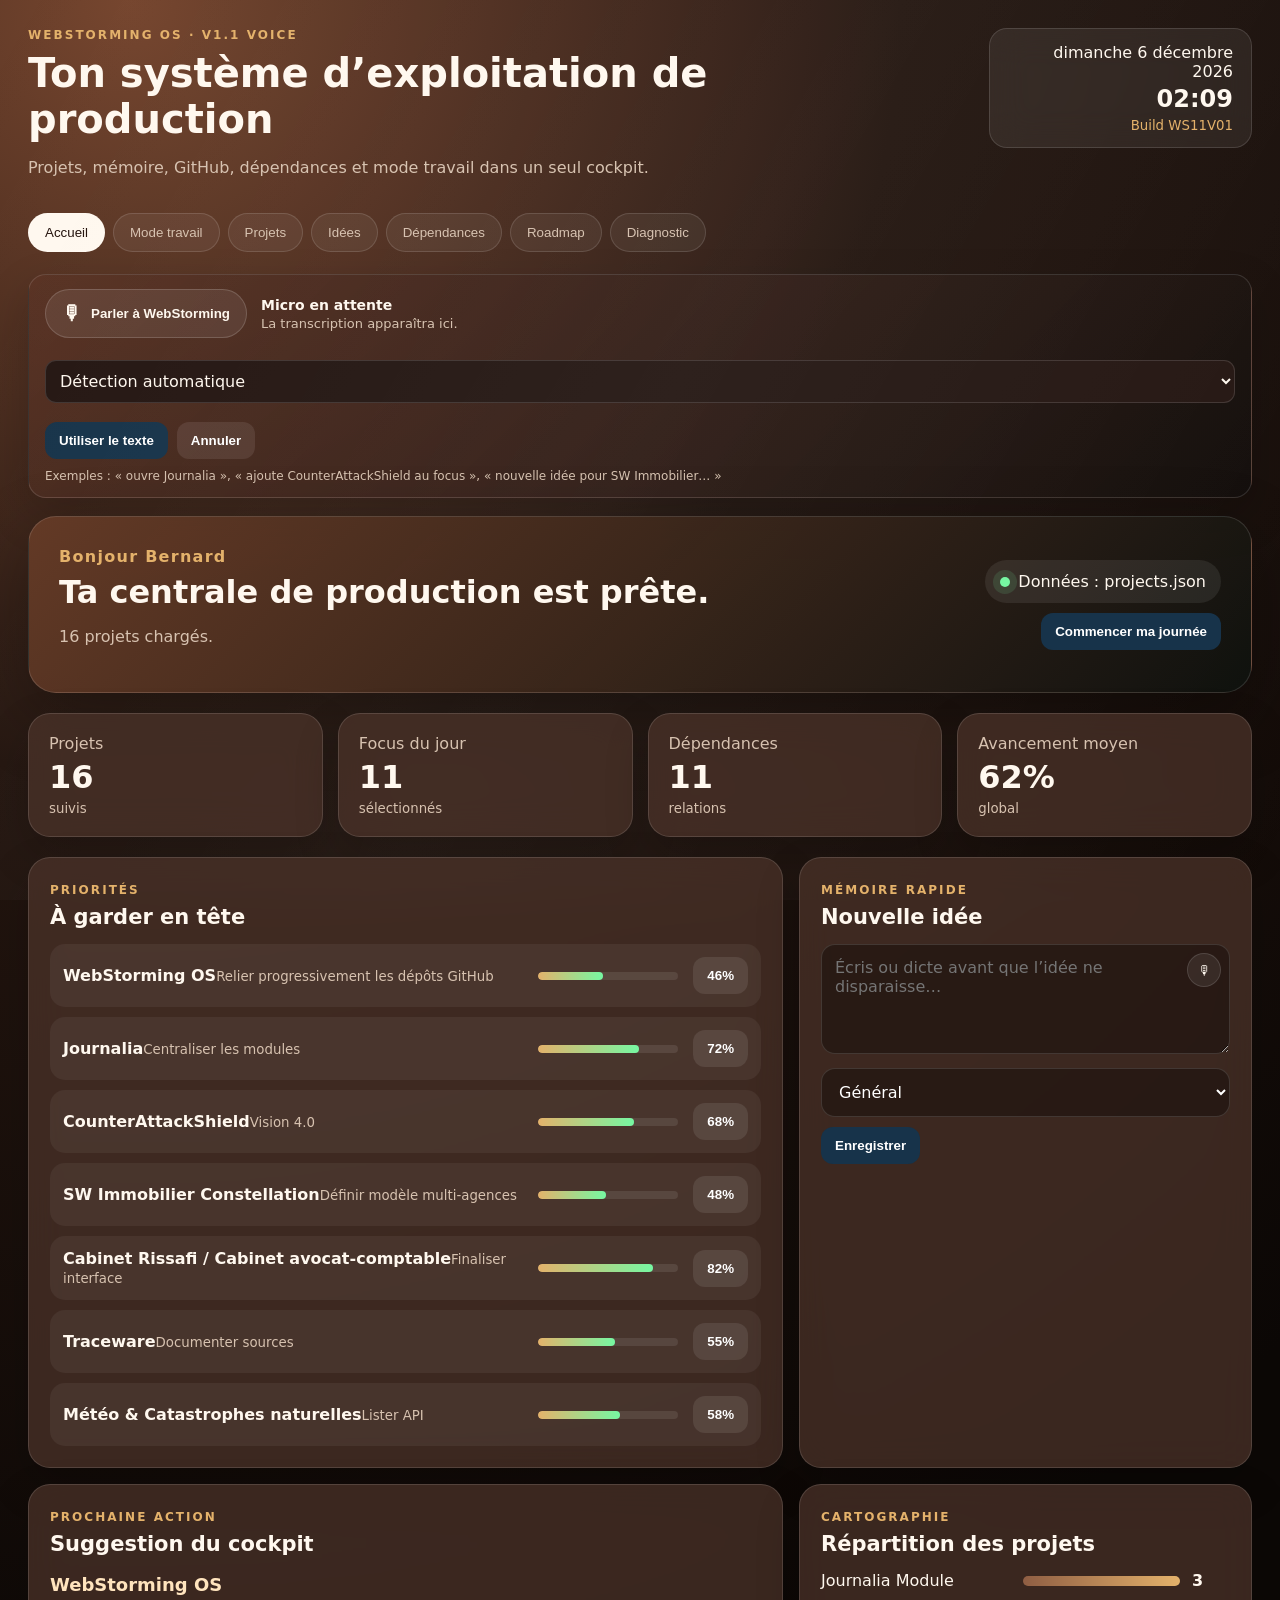
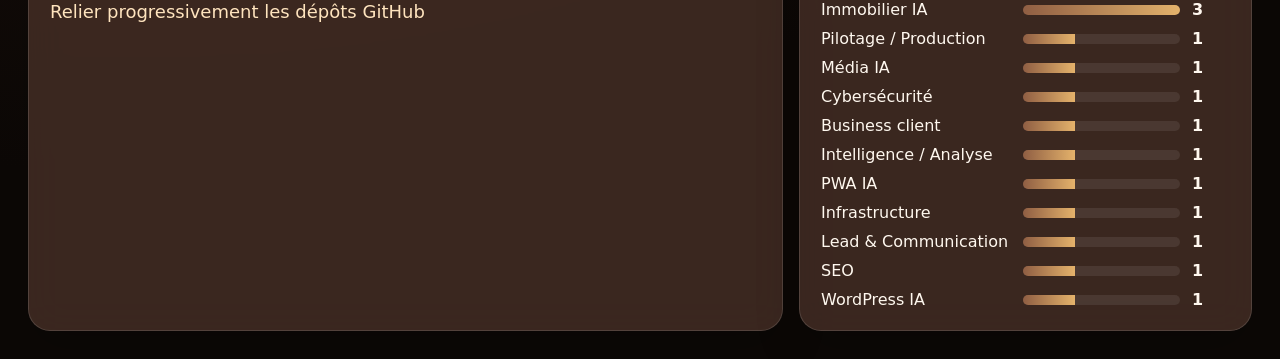
==== index.html @ 099a6fc7 "Add files via upload" ====
<!doctype html>
<html lang="fr">
<head>
<meta charset="utf-8">
<meta name="viewport" content="width=device-width,initial-scale=1">
<meta name="theme-color" content="#160e0b">
<title>WebStorming OS V1.1 Voice</title>
<link rel="stylesheet" href="assets/style.css">
</head>
<body>
<div id="boot" class="boot">Initialisation de WebStorming OS V1.0…</div>
<main id="app" class="wrap hidden">
<header class="topbar">
  <div>
    <div class="kicker">WEBSTORMING OS · V1.1 VOICE</div>
    <h1>Ton système d’exploitation de production</h1>
    <p class="subtitle">Projets, mémoire, GitHub, dépendances et mode travail dans un seul cockpit.</p>
  </div>
  <div class="clock"><span id="today"></span><b id="time"></b><small>Build WS11V01</small></div>
</header>

<nav class="tabs">
  <button class="tab active" data-view="dashboard">Accueil</button>
  <button class="tab" data-view="work">Mode travail</button>
  <button class="tab" data-view="projects">Projets</button>
  <button class="tab" data-view="ideas">Idées</button>
  <button class="tab" data-view="map">Dépendances</button>
  <button class="tab" data-view="roadmap">Roadmap</button>
  <button class="tab" data-view="diagnostics">Diagnostic</button>
</nav>

<section class="voice-console" aria-label="Assistant vocal WebStorming">
  <div class="voice-main">
    <button id="voiceGlobal" class="voice-button" type="button" aria-pressed="false">
      <span class="mic-icon">🎙</span>
      <span id="voiceButtonLabel">Parler à WebStorming</span>
    </button>
    <div class="voice-state">
      <strong id="voiceState">Micro en attente</strong>
      <span id="voiceTranscript">La transcription apparaîtra ici.</span>
    </div>
  </div>
  <div class="voice-actions">
    <select id="voiceTarget" aria-label="Destination de la dictée">
      <option value="auto">Détection automatique</option>
      <option value="quickIdea">Nouvelle idée</option>
      <option value="ideaText">Atelier des idées</option>
      <option value="q">Recherche globale</option>
      <option value="projectNoteText">Note du projet ouvert</option>
    </select>
    <button id="voiceConfirm" class="primary compact" type="button" disabled>Utiliser le texte</button>
    <button id="voiceCancel" class="link-btn" type="button" disabled>Annuler</button>
  </div>
  <p id="voiceHelp" class="voice-help">
    Exemples : « ouvre Journalia », « ajoute CounterAttackShield au focus », « nouvelle idée pour SW Immobilier… »
  </p>
</section>


<section id="dashboard" class="view active">
  <section class="hero">
    <div><div class="hero-label">Bonjour Bernard</div><h2>Ta centrale de production est prête.</h2><p id="loadMessage"></p></div>
    <div class="hero-actions">
      <div class="hero-status"><span class="pulse"></span><span id="sourceBadge"></span></div>
      <button class="primary compact" data-view-jump="work">Commencer ma journée</button>
    </div>
  </section>
  <section class="stats">
    <div class="stat"><span>Projets</span><b id="count">0</b><small>suivis</small></div>
    <div class="stat"><span>Focus du jour</span><b id="focusCount">0</b><small>sélectionnés</small></div>
    <div class="stat"><span>Dépendances</span><b id="dependencyCount">0</b><small>relations</small></div>
    <div class="stat"><span>Avancement moyen</span><b id="avg">0%</b><small>global</small></div>
  </section>
  <section class="dashboard-grid">
    <article class="panel wide"><div class="panel-head"><div><span class="eyebrow">Priorités</span><h3>À garder en tête</h3></div></div><div id="priorityList" class="priority-list"></div></article>
    <article class="panel"><span class="eyebrow">Mémoire rapide</span><h3>Nouvelle idée</h3><div class="voice-field"><textarea id="quickIdea" placeholder="Écris ou dicte avant que l’idée ne disparaisse…"></textarea><button class="field-mic" type="button" data-voice-target="quickIdea" title="Dicter cette idée">🎙</button></div><select id="quickProject"><option value="Général">Général</option></select><button id="saveQuickIdea" class="primary">Enregistrer</button><p id="ideaFeedback" class="feedback"></p></article>
    <article class="panel"><span class="eyebrow">Prochaine action</span><h3>Suggestion du cockpit</h3><div id="nextAction" class="next-action"></div></article>
    <article class="panel wide"><span class="eyebrow">Cartographie</span><h3>Répartition des projets</h3><div id="categoryBars" class="bars"></div></article>
  </section>
</section>

<section id="work" class="view">
  <div class="section-title"><div><span class="eyebrow">Focus</span><h2>Mode travail</h2><p class="muted">Seulement les projets à traiter aujourd’hui.</p></div></div>
  <div id="workGrid" class="work-grid"></div>
</section>

<section id="projects" class="view">
  <div class="section-title"><div><span class="eyebrow">Catalogue</span><h2>Tous les projets</h2></div></div>
  <div class="toolbar">
    <div class="voice-search"><input id="q" class="search" placeholder="Recherche globale…"><button class="field-mic" type="button" data-voice-target="q" title="Recherche vocale">🎙</button></div>
    <select id="cat" class="select"><option value="">Toutes catégories</option></select>
    <select id="status" class="select"><option value="">Tous statuts</option></select>
  </div>
  <section id="cards" class="grid"></section>
</section>

<section id="ideas" class="view">
  <div class="section-title"><div><span class="eyebrow">Mémoire vivante</span><h2>Atelier des idées</h2></div></div>
  <section class="ideas-layout">
    <article class="panel"><label>Idée</label><div class="voice-field"><textarea id="ideaText" placeholder="Écris ou dicte une idée…"></textarea><button class="field-mic" type="button" data-voice-target="ideaText" title="Dicter une idée">🎙</button></div><label>Projet</label><select id="ideaProject"><option value="Général">Général</option></select><label>Priorité</label><select id="ideaPriority"><option>Normale</option><option>Haute</option><option>Critique</option></select><button id="saveIdea" class="primary">Ajouter</button></article>
    <article class="panel"><div class="panel-head"><div><span class="eyebrow">Archives</span><h3>Idées enregistrées</h3></div><div class="button-row"><button id="exportIdeas" class="link-btn">Exporter</button><button id="clearIdeas" class="danger-btn">Vider</button></div></div><div id="ideaList" class="idea-list"></div></article>
  </section>
</section>

<section id="map" class="view">
  <div class="section-title"><div><span class="eyebrow">Architecture</span><h2>Dépendances entre projets</h2></div></div>
  <section class="panel"><div id="dependencyMap" class="dependency-map"></div></section>
</section>

<section id="roadmap" class="view">
  <div class="section-title"><div><span class="eyebrow">Pilotage</span><h2>Roadmap globale</h2></div></div>
  <div class="roadmap-board"><section><h3>Maintenant</h3><div id="roadNow" class="road-col"></div></section><section><h3>Ensuite</h3><div id="roadNext" class="road-col"></div></section><section><h3>Plus tard</h3><div id="roadLater" class="road-col"></div></section></div>
</section>

<section id="diagnostics" class="view">
  <div class="section-title"><div><span class="eyebrow">Résilience</span><h2>Diagnostic système</h2></div></div>
  <article class="panel"><div id="diagList" class="diag-list"></div><button id="reloadData" class="primary">Recharger</button></article>
</section>

<dialog id="projectDialog">
  <button class="dialog-close">×</button>
  <div id="dialogContent"></div>
</dialog>

</main>
<script src="assets/projects-fallback.js"></script>
<script src="assets/app.js"></script>
</body>
</html>
---- assets/style.css ----
:root{--bg:#100b08;--bg2:#22130e;--panel:rgba(77,52,42,.72);--panel2:rgba(255,255,255,.07);--line:rgba(255,255,255,.13);--text:#fff8ef;--muted:#d7c2b0;--gold:#e4b26b;--green:#76f7a2;--blue:#8ed4ff;--red:#ff8585;--navy:#17334a}
*{box-sizing:border-box}html{scroll-behavior:smooth}body{margin:0;font-family:Inter,system-ui,Segoe UI,Arial,sans-serif;background:radial-gradient(circle at 10% 0,#76462f 0,#23150f 34%,#0c0806 78%);color:var(--text);min-height:100vh}
body:before{content:"";position:fixed;inset:0;background:linear-gradient(120deg,transparent,rgba(255,255,255,.045),transparent);pointer-events:none}.wrap{max-width:1500px;margin:auto;padding:28px}
.topbar{display:flex;align-items:flex-start;justify-content:space-between;gap:24px;margin-bottom:20px}.kicker,.eyebrow{font-size:12px;text-transform:uppercase;letter-spacing:.17em;color:var(--gold);font-weight:800}.topbar h1{font-size:40px;margin:8px 0}.subtitle{max-width:850px;color:var(--muted);font-size:16px}.clock{text-align:right;background:var(--panel2);border:1px solid var(--line);padding:14px 18px;border-radius:18px;backdrop-filter:blur(18px)}.clock span,.clock b{display:block}.clock b{font-size:24px;margin-top:4px}
.tabs{display:flex;gap:8px;flex-wrap:wrap;margin-bottom:22px}.tab{border:1px solid var(--line);background:rgba(255,255,255,.06);color:var(--muted);padding:11px 16px;border-radius:999px;cursor:pointer}.tab.active{background:var(--text);color:#24130d}.view{display:none}.view.active{display:block}
.hero{display:flex;justify-content:space-between;align-items:center;gap:20px;background:linear-gradient(135deg,rgba(102,59,39,.94),rgba(15,18,15,.92));border:1px solid var(--line);border-radius:28px;padding:30px;box-shadow:0 24px 70px rgba(0,0,0,.32);overflow:hidden;position:relative}.hero h2{font-size:32px;margin:7px 0}.hero p{color:var(--muted)}.hero-label{color:var(--gold);font-weight:800;letter-spacing:.08em}.hero-status{padding:12px 15px;border-radius:999px;background:rgba(255,255,255,.08);white-space:nowrap}.pulse{display:inline-block;width:10px;height:10px;border-radius:50%;background:var(--green);box-shadow:0 0 0 7px rgba(118,247,162,.12);margin-right:8px}
.stats{display:grid;grid-template-columns:repeat(4,1fr);gap:15px;margin:20px 0}.stat,.panel,.card,.roadmap-board>section{background:var(--panel);border:1px solid var(--line);border-radius:22px;backdrop-filter:blur(18px);box-shadow:0 18px 45px rgba(0,0,0,.18)}.stat{padding:20px}.stat span,.stat small{display:block;color:var(--muted)}.stat b{font-size:32px;display:block;margin:5px 0}
.dashboard-grid{display:grid;grid-template-columns:1.25fr .75fr;gap:16px}.panel{padding:21px}.panel.wide{min-height:220px}.panel-head{display:flex;justify-content:space-between;align-items:center;gap:14px}.panel h3{font-size:21px;margin:7px 0 15px}.priority-list{display:grid;gap:10px}.priority-item{display:grid;grid-template-columns:1fr 140px auto;align-items:center;gap:15px;background:rgba(255,255,255,.055);padding:13px;border-radius:15px}.progress{height:8px;border-radius:999px;background:rgba(255,255,255,.09);overflow:hidden}.progress i{display:block;height:100%;background:linear-gradient(90deg,var(--gold),var(--green));border-radius:inherit}.priority-item small{color:var(--muted)}textarea,select,input{width:100%;border:1px solid var(--line);background:rgba(12,8,6,.42);color:white;border-radius:14px;padding:13px;font:inherit}textarea{min-height:110px;resize:vertical}select{margin:10px 0}.primary,.link-btn,.btn{border:0;border-radius:12px;padding:11px 14px;font-weight:800;cursor:pointer;text-decoration:none}.primary,.btn{background:var(--navy);color:white}.link-btn{background:rgba(255,255,255,.09);color:white}.feedback{color:var(--green);min-height:20px}.next-action{font-size:18px;line-height:1.5;color:#ffe4be}.bars{display:grid;gap:10px}.bar-row{display:grid;grid-template-columns:190px 1fr 38px;gap:12px;align-items:center}.bar{height:10px;background:rgba(255,255,255,.08);border-radius:99px;overflow:hidden}.bar i{display:block;height:100%;background:linear-gradient(90deg,#8f5e43,#e4b26b)}
.section-title{display:flex;justify-content:space-between;align-items:center;margin:22px 0}.section-title h2{font-size:30px;margin:6px 0}.toolbar{display:grid;grid-template-columns:1fr 240px 210px;gap:12px;margin-bottom:18px}.grid{display:grid;grid-template-columns:repeat(3,minmax(0,1fr));gap:16px}.card{padding:20px;display:flex;flex-direction:column}.card h3{font-size:20px;margin:0 0 8px}.card p{color:var(--muted);line-height:1.45}.meta{display:flex;gap:7px;flex-wrap:wrap;margin:10px 0}.badge{font-size:11px;padding:6px 9px;border-radius:999px;background:rgba(255,255,255,.09)}.actions{display:flex;gap:9px;margin-top:auto;padding-top:15px}.btn.secondary{background:rgba(255,255,255,.1)}.card-progress{display:flex;align-items:center;gap:10px;margin-top:10px}.card-progress .progress{flex:1}.card-progress b{font-size:12px}
.roadmap-board{display:grid;grid-template-columns:repeat(3,1fr);gap:16px}.roadmap-board>section{padding:18px}.roadmap-board h3{margin-top:0}.road-col{display:grid;gap:10px}.road-card{background:rgba(255,255,255,.06);border-left:3px solid var(--gold);padding:12px;border-radius:10px}.road-card b,.road-card small{display:block}.road-card small{color:var(--muted);margin-top:5px}
.ideas-layout{display:grid;grid-template-columns:.7fr 1.3fr;gap:16px}.ideas-list{display:grid;gap:10px}.idea{background:rgba(255,255,255,.06);padding:13px;border-radius:13px}.idea-head{display:flex;justify-content:space-between;gap:15px;color:var(--gold);font-size:12px}.idea p{margin-bottom:0}.idea button{border:0;background:transparent;color:var(--red);cursor:pointer}footer{text-align:center;color:var(--muted);padding:30px 0}
dialog{max-width:760px;width:calc(100% - 30px);background:#1b100c;color:white;border:1px solid var(--line);border-radius:24px;padding:26px;box-shadow:0 30px 100px #000}dialog::backdrop{background:rgba(0,0,0,.7);backdrop-filter:blur(5px)}.close{float:right;border:0;background:rgba(255,255,255,.09);color:white;border-radius:50%;width:36px;height:36px;font-size:24px;cursor:pointer}.dialog-next li{margin:8px 0}
@media(max-width:1000px){.stats,.grid{grid-template-columns:1fr 1fr}.dashboard-grid,.ideas-layout{grid-template-columns:1fr}.roadmap-board{grid-template-columns:1fr}.toolbar{grid-template-columns:1fr 1fr}.toolbar .search{grid-column:1/-1}}
@media(max-width:650px){.wrap{padding:15px}.topbar,.hero{display:block}.clock{margin-top:15px;text-align:left}.stats,.grid{grid-template-columns:1fr}.toolbar{grid-template-columns:1fr}.priority-item{grid-template-columns:1fr}.topbar h1{font-size:30px}.hero h2{font-size:26px}.hero-status{display:inline-block;margin-top:15px}}


/* V0.4 */
.clock small{display:block;margin-top:5px;color:var(--gold)}
.hero-actions{display:flex;flex-direction:column;align-items:flex-end;gap:10px}
.ghost-link{color:var(--muted);text-decoration:none;font-size:13px}
.compact{width:auto}
.muted{color:var(--muted)}
.button-row{display:flex;gap:8px;flex-wrap:wrap}
.danger-btn{border:1px solid rgba(255,133,133,.35);background:rgba(255,133,133,.12);color:#ffd3d3;border-radius:12px;padding:10px 13px;cursor:pointer}
.repo-status{line-height:1.55;background:rgba(255,255,255,.05);border:1px solid var(--line);border-radius:15px;padding:14px;min-height:105px}
.github-grid{grid-template-columns:repeat(3,minmax(0,1fr))}
.repo-card{min-height:230px}
.repo-card.unavailable{opacity:.72}
.repo-card.error{border-color:rgba(255,133,133,.4)}
.repo-metrics{display:flex;gap:9px;flex-wrap:wrap;margin:14px 0}
.repo-metrics span{background:rgba(255,255,255,.07);padding:8px 10px;border-radius:10px}
.card-head{display:flex;align-items:flex-start;justify-content:space-between;gap:10px}
.health{font-size:11px;padding:6px 9px;border-radius:999px;background:rgba(255,255,255,.08);white-space:nowrap}
.health-en-ligne{color:var(--green);background:rgba(118,247,162,.1)}
.btn.disabled{opacity:.5;cursor:not-allowed;background:rgba(255,255,255,.08)}
.ideas-layout{display:grid;grid-template-columns:.72fr 1.28fr;gap:16px}
.idea-list{display:grid;gap:10px;max-height:560px;overflow:auto;padding-right:4px}
.idea-item{background:rgba(255,255,255,.05);border:1px solid var(--line);border-radius:15px;padding:14px}
.idea-item p{margin:8px 0}.idea-item small{color:var(--muted)}
.build-current{display:flex;align-items:center;justify-content:space-between;gap:20px;border-bottom:1px solid var(--line);padding-bottom:18px;margin-bottom:14px}
.build-badge{background:rgba(118,247,162,.12);color:var(--green);border:1px solid rgba(118,247,162,.25);padding:10px 13px;border-radius:999px;font-weight:800}
.build-timeline{display:grid;gap:10px}
.build-item{display:grid;grid-template-columns:120px 1fr;gap:16px;padding:14px;border-radius:15px;background:rgba(255,255,255,.045);border:1px solid transparent}
.build-item.current{border-color:rgba(118,247,162,.3);background:rgba(118,247,162,.06)}
.build-item small,.build-item span{display:block;color:var(--muted);margin-top:4px}
.fatal{max-width:1500px;margin:12px auto;background:#702f2f;color:white;padding:12px 18px;border-radius:12px}
code{color:#c9f1ff}
@media(max-width:1000px){
  .github-grid{grid-template-columns:repeat(2,minmax(0,1fr))}
  .ideas-layout{grid-template-columns:1fr}
}
@media(max-width:700px){
  .github-grid{grid-template-columns:1fr}
  .hero-actions{align-items:flex-start}
  .build-item{grid-template-columns:1fr}
}

.hidden{display:none!important}.boot{min-height:100vh;display:grid;place-items:center;background:#160e0b;color:#fff;font:700 20px system-ui}
.diag-list{display:grid;gap:10px;margin-bottom:18px}.diag-row{display:grid;grid-template-columns:80px 1fr 1fr;gap:12px;align-items:center;padding:12px;border:1px solid var(--line);border-radius:12px;background:rgba(255,255,255,.04)}
.diag-row span{font-weight:800}.diag-ok{color:#76f7a2}.diag-warn{color:#ffd77a}.diag-error{color:#ff8b8b}.diag-info{color:#b6d8ff}
.fatal{max-width:700px;margin:10vh auto;padding:30px;background:#4b2020;color:#fff;border-radius:20px}

.hero-actions{display:flex;flex-direction:column;align-items:flex-end;gap:10px}
.compact{width:auto}
.work-grid{display:grid;gap:14px}
.work-card{display:flex;justify-content:space-between;gap:20px;align-items:center;background:rgba(255,255,255,.055);border:1px solid var(--line);border-radius:18px;padding:18px}
.work-card h3{margin:4px 0 6px}.work-card p{margin:0;color:var(--muted)}
.work-actions{display:flex;align-items:center;gap:12px}.work-actions span{font-size:22px;font-weight:800;color:var(--green)}
.focus-toggle{border:1px solid var(--line);background:rgba(255,255,255,.06);color:var(--muted);border-radius:999px;padding:7px 10px;cursor:pointer}
.focus-toggle.on{color:var(--green);border-color:rgba(118,247,162,.35);background:rgba(118,247,162,.08)}
.dependency-map{display:grid;gap:12px}.dep-row{display:grid;grid-template-columns:220px 30px 1fr;align-items:center;gap:10px;padding:12px;border-radius:14px;background:rgba(255,255,255,.045)}
.dep-main,.dep-node{border:1px solid var(--line);background:rgba(255,255,255,.06);color:var(--text);padding:9px 11px;border-radius:10px;cursor:pointer}
.dep-node{margin:4px}
@media(max-width:760px){.dep-row{grid-template-columns:1fr}.work-card{align-items:flex-start;flex-direction:column}.hero-actions{align-items:flex-start}}

/* === V1.1 Voice === */
.voice-console{
  margin:0 0 18px;
  padding:14px 16px;
  border:1px solid var(--line);
  border-radius:18px;
  background:linear-gradient(135deg,rgba(91,51,37,.72),rgba(18,14,12,.88));
  box-shadow:0 18px 45px rgba(0,0,0,.2);
}
.voice-main{display:flex;align-items:center;gap:14px}
.voice-button{
  display:flex;align-items:center;gap:9px;
  border:1px solid rgba(255,255,255,.16);
  background:rgba(255,255,255,.08);
  color:var(--text);border-radius:999px;
  padding:12px 16px;font-weight:800;cursor:pointer;
}
.voice-button.listening{
  border-color:rgba(118,247,162,.6);
  box-shadow:0 0 0 6px rgba(118,247,162,.08),0 0 24px rgba(118,247,162,.24);
}
.mic-icon{font-size:20px}
.voice-state{display:flex;flex-direction:column;gap:3px;min-width:0;flex:1}
.voice-state strong{font-size:14px}
.voice-state span{color:var(--muted);font-size:13px;white-space:nowrap;overflow:hidden;text-overflow:ellipsis}
.voice-actions{display:flex;gap:9px;align-items:center;flex-wrap:wrap;margin-top:12px}
.voice-actions select{
  min-width:220px;background:#251713;color:var(--text);
  border:1px solid var(--line);border-radius:11px;padding:10px
}
.voice-help{margin:10px 0 0;color:var(--muted);font-size:12px}
.voice-console[data-state="listening"]{border-color:rgba(118,247,162,.38)}
.voice-console[data-state="error"]{border-color:rgba(255,139,139,.4)}
.voice-field{position:relative}
.voice-field textarea{padding-right:48px}
.field-mic{
  position:absolute;right:9px;top:9px;
  width:34px;height:34px;border-radius:50%;
  border:1px solid var(--line);background:rgba(255,255,255,.08);
  color:var(--text);cursor:pointer
}
.voice-search{position:relative;min-width:min(100%,420px)}
.voice-search .search{width:100%;padding-right:48px}
.voice-search .field-mic{top:50%;transform:translateY(-50%)}
.field-mic:hover,.voice-button:hover{background:rgba(255,255,255,.14)}
.field-mic:disabled,.voice-button:disabled{opacity:.45;cursor:not-allowed}
@media(max-width:760px){
  .voice-main{align-items:flex-start}
  .voice-button{flex:0 0 auto}
  .voice-state span{white-space:normal}
  .voice-actions{align-items:stretch}
  .voice-actions select{width:100%}
}
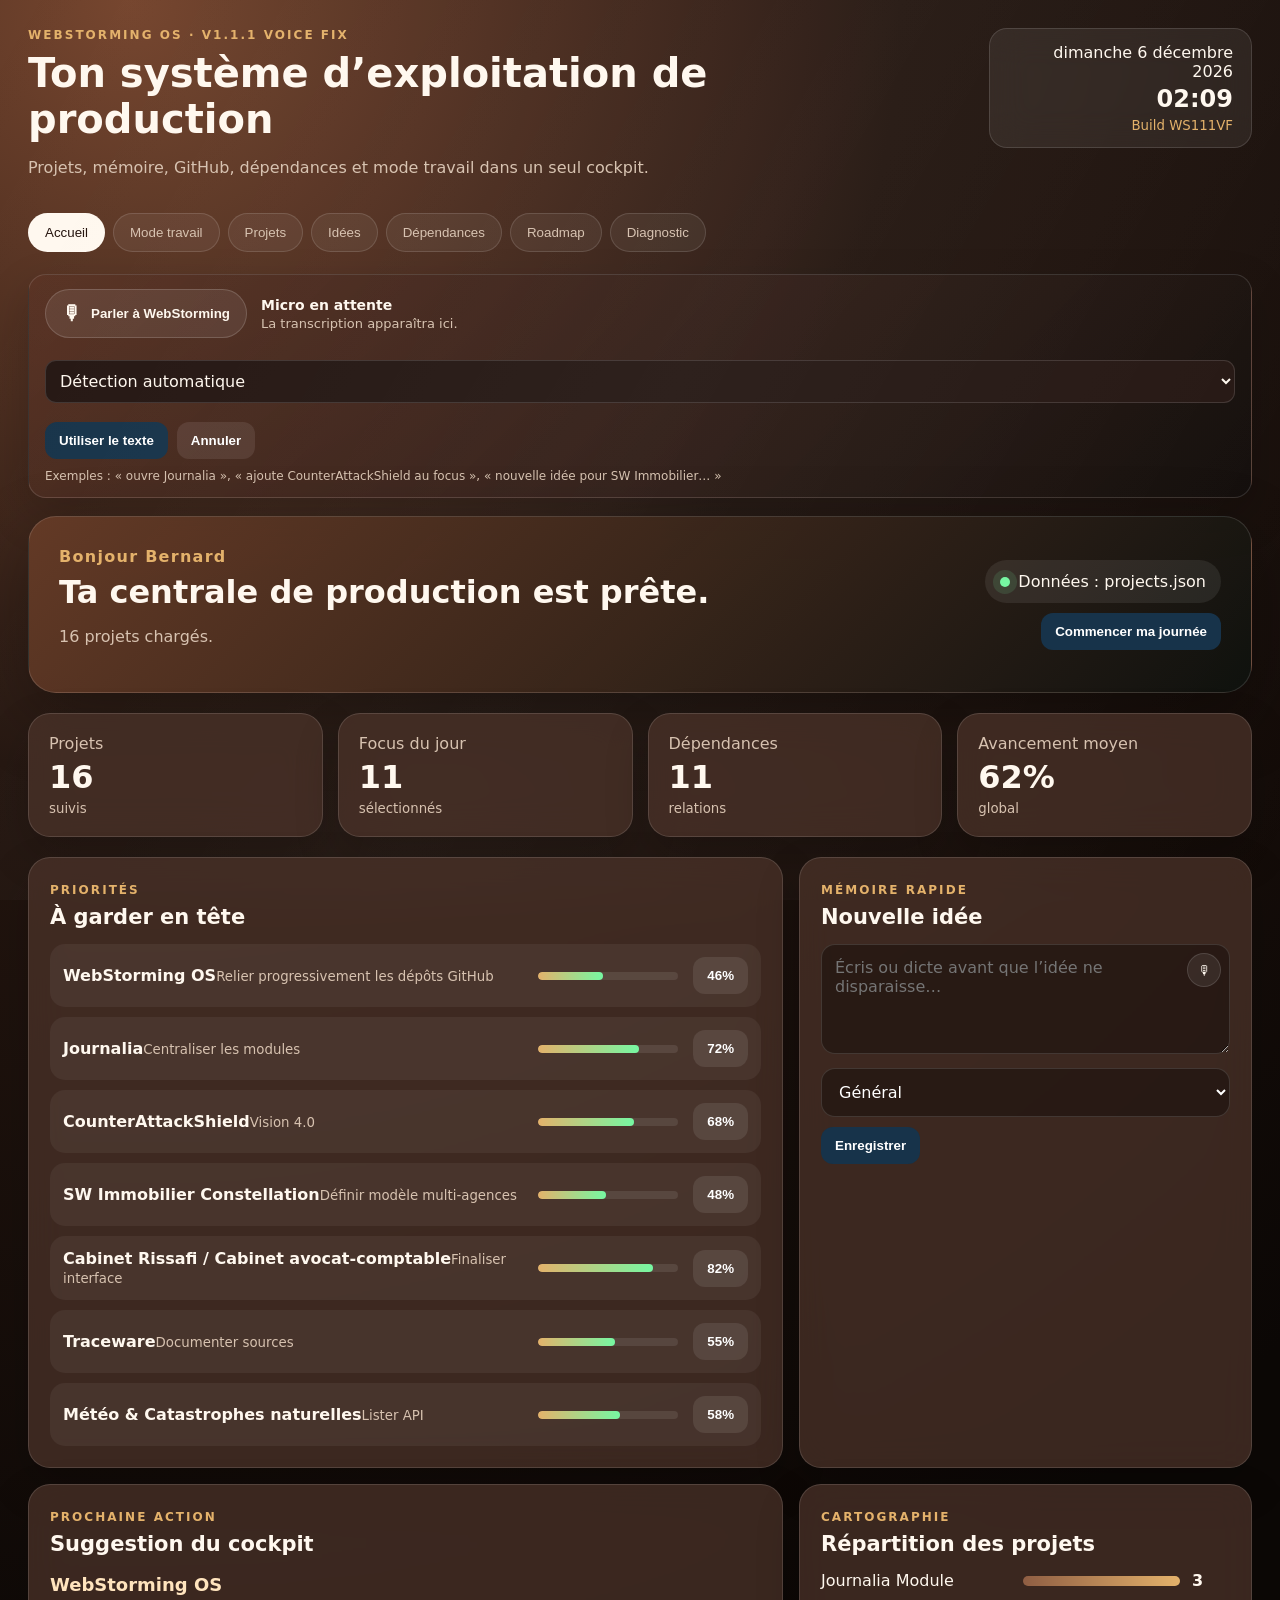
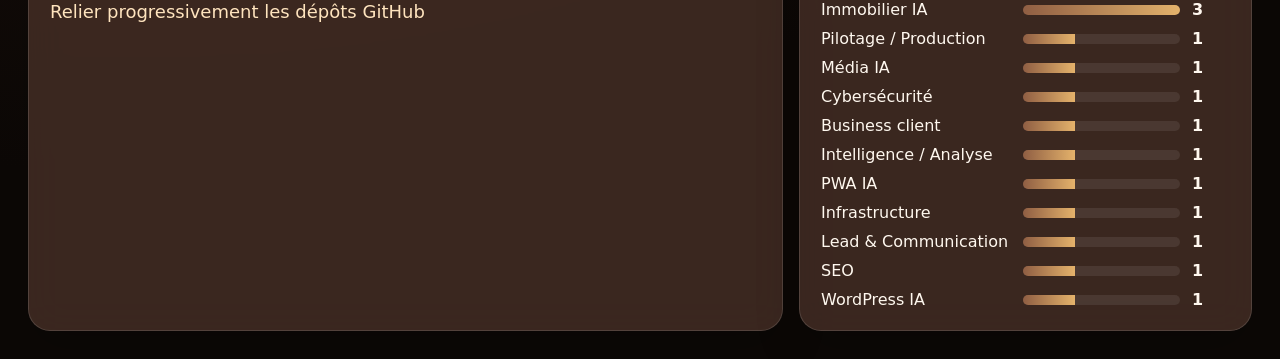
==== commit 94109643: "Add files via upload" ====
--- a/index.html
+++ b/index.html
@@ -4,7 +4,7 @@
 <meta charset="utf-8">
 <meta name="viewport" content="width=device-width,initial-scale=1">
 <meta name="theme-color" content="#160e0b">
-<title>WebStorming OS V1.1 Voice</title>
+<title>WebStorming OS V1.1.1 Voice Fix</title>
 <link rel="stylesheet" href="assets/style.css">
 </head>
 <body>
@@ -12,11 +12,11 @@
 <main id="app" class="wrap hidden">
 <header class="topbar">
   <div>
-    <div class="kicker">WEBSTORMING OS · V1.1 VOICE</div>
+    <div class="kicker">WEBSTORMING OS · V1.1.1 VOICE FIX</div>
     <h1>Ton système d’exploitation de production</h1>
     <p class="subtitle">Projets, mémoire, GitHub, dépendances et mode travail dans un seul cockpit.</p>
   </div>
-  <div class="clock"><span id="today"></span><b id="time"></b><small>Build WS11V01</small></div>
+  <div class="clock"><span id="today"></span><b id="time"></b><small>Build WS111VF</small></div>
 </header>
 
 <nav class="tabs">
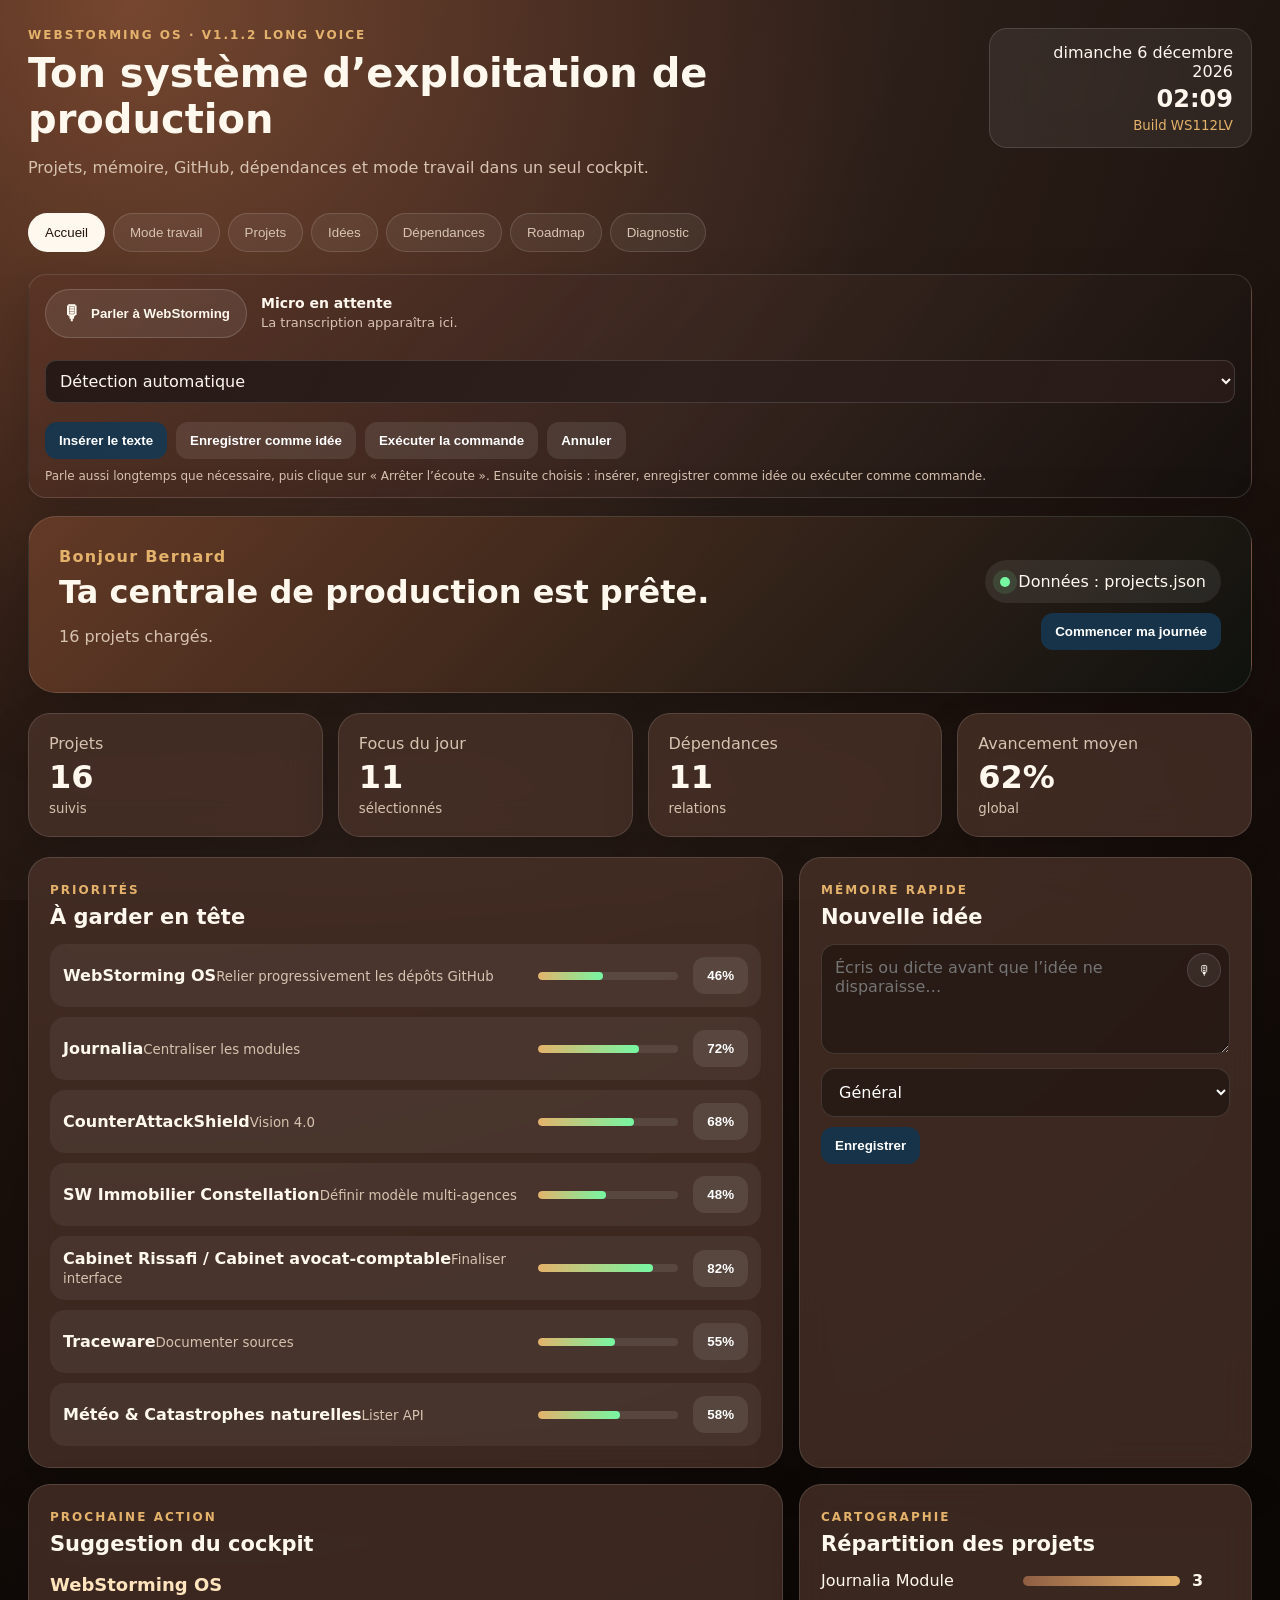
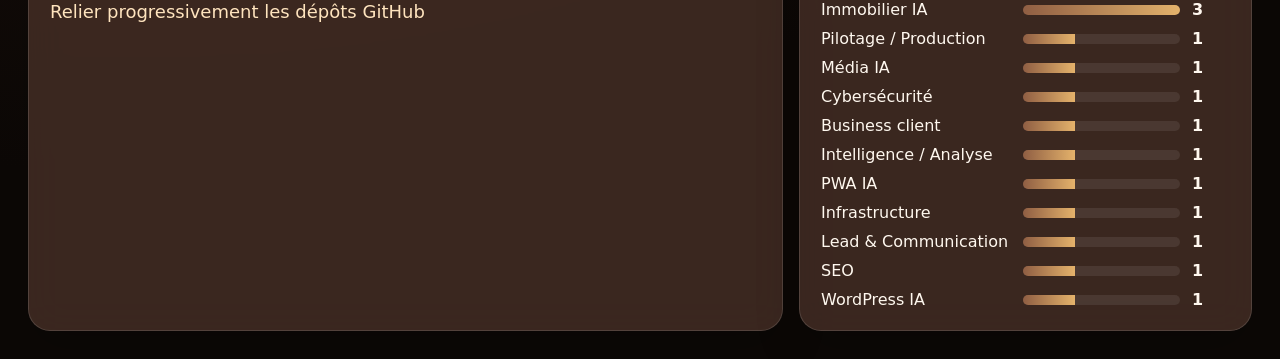
==== commit b399079d: "Add files via upload" ====
--- a/index.html
+++ b/index.html
@@ -4,7 +4,7 @@
 <meta charset="utf-8">
 <meta name="viewport" content="width=device-width,initial-scale=1">
 <meta name="theme-color" content="#160e0b">
-<title>WebStorming OS V1.1.1 Voice Fix</title>
+<title>WebStorming OS V1.1.2 Long Voice</title>
 <link rel="stylesheet" href="assets/style.css">
 </head>
 <body>
@@ -12,11 +12,11 @@
 <main id="app" class="wrap hidden">
 <header class="topbar">
   <div>
-    <div class="kicker">WEBSTORMING OS · V1.1.1 VOICE FIX</div>
+    <div class="kicker">WEBSTORMING OS · V1.1.2 LONG VOICE</div>
     <h1>Ton système d’exploitation de production</h1>
     <p class="subtitle">Projets, mémoire, GitHub, dépendances et mode travail dans un seul cockpit.</p>
   </div>
-  <div class="clock"><span id="today"></span><b id="time"></b><small>Build WS111VF</small></div>
+  <div class="clock"><span id="today"></span><b id="time"></b><small>Build WS112LV</small></div>
 </header>
 
 <nav class="tabs">
@@ -48,11 +48,13 @@
       <option value="q">Recherche globale</option>
       <option value="projectNoteText">Note du projet ouvert</option>
     </select>
-    <button id="voiceConfirm" class="primary compact" type="button" disabled>Utiliser le texte</button>
+    <button id="voiceInsert" class="primary compact" type="button" disabled>Insérer le texte</button>
+    <button id="voiceSaveIdea" class="link-btn" type="button" disabled>Enregistrer comme idée</button>
+    <button id="voiceExecute" class="link-btn" type="button" disabled>Exécuter la commande</button>
     <button id="voiceCancel" class="link-btn" type="button" disabled>Annuler</button>
   </div>
   <p id="voiceHelp" class="voice-help">
-    Exemples : « ouvre Journalia », « ajoute CounterAttackShield au focus », « nouvelle idée pour SW Immobilier… »
+    Parle aussi longtemps que nécessaire, puis clique sur « Arrêter l’écoute ». Ensuite choisis : insérer, enregistrer comme idée ou exécuter comme commande.
   </p>
 </section>
 
--- a/assets/style.css
+++ b/assets/style.css
@@ -127,3 +127,20 @@
   .voice-actions{align-items:stretch}
   .voice-actions select{width:100%}
 }
+
+/* V1.1.2 Long Voice */
+.voice-actions .link-btn{white-space:nowrap}
+.voice-console[data-state="ready"]{
+  border-color:rgba(118,247,162,.38);
+  box-shadow:0 0 0 1px rgba(118,247,162,.08),0 18px 45px rgba(0,0,0,.22)
+}
+.voice-console[data-state="ready"] #voiceTranscript{color:#dfffe9}
+#voiceTranscript{line-height:1.45;max-height:130px;overflow:auto;white-space:normal}
+@media(max-width:900px){
+  .voice-actions{display:grid;grid-template-columns:1fr 1fr}
+  .voice-actions select{grid-column:1/-1}
+}
+@media(max-width:560px){
+  .voice-actions{grid-template-columns:1fr}
+  .voice-actions select{grid-column:auto}
+}
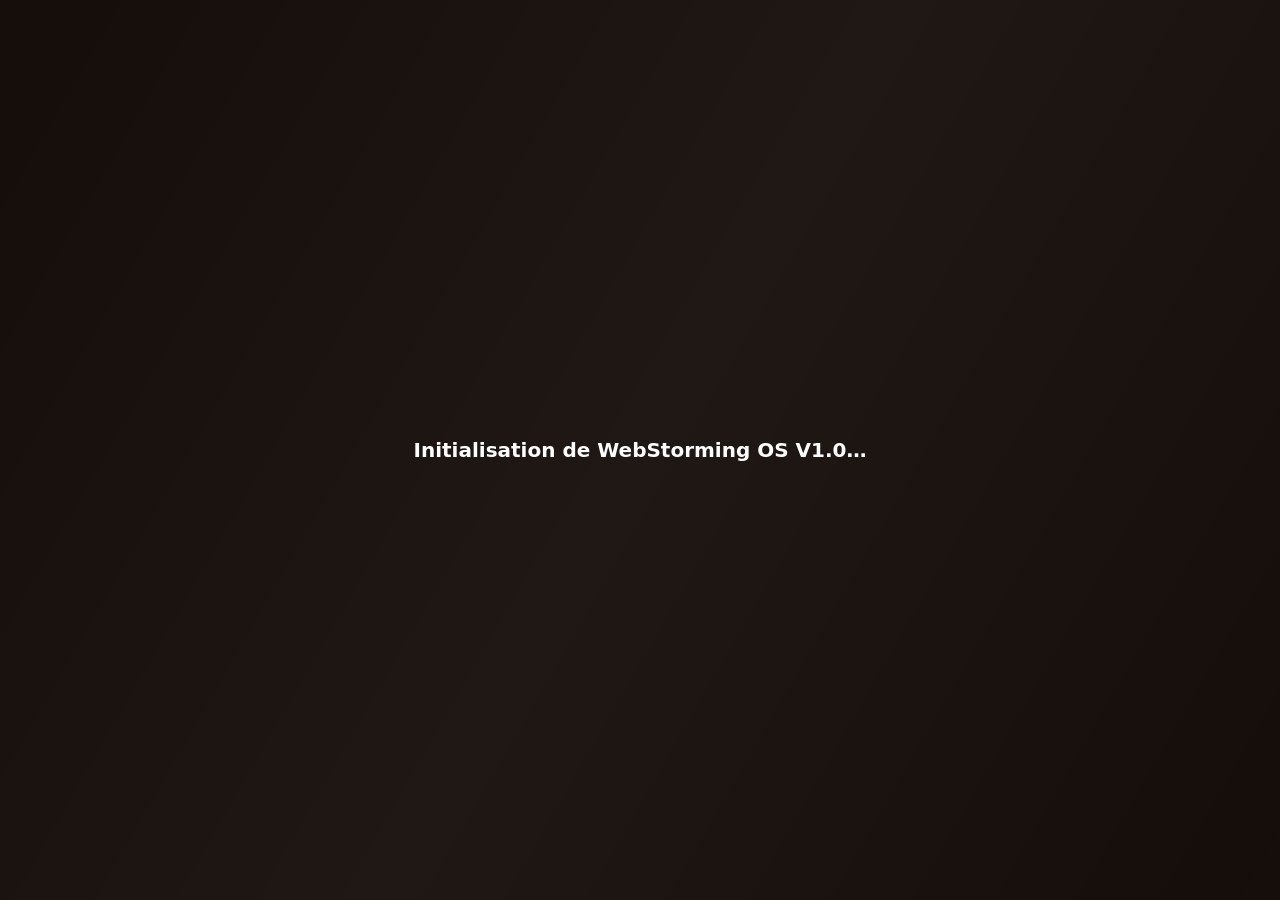
==== commit a4eb7e9b: "Add files via upload" ====
--- a/index.html
+++ b/index.html
@@ -4,7 +4,7 @@
 <meta charset="utf-8">
 <meta name="viewport" content="width=device-width,initial-scale=1">
 <meta name="theme-color" content="#160e0b">
-<title>WebStorming OS V1.1.2 Long Voice</title>
+<title>WebStorming OS V1.1.3 Tournant Crucial</title>
 <link rel="stylesheet" href="assets/style.css">
 </head>
 <body>
@@ -12,11 +12,11 @@
 <main id="app" class="wrap hidden">
 <header class="topbar">
   <div>
-    <div class="kicker">WEBSTORMING OS · V1.1.2 LONG VOICE</div>
+    <div class="kicker">WEBSTORMING OS · V1.1.3 TOURNANT CRUCIAL</div>
     <h1>Ton système d’exploitation de production</h1>
     <p class="subtitle">Projets, mémoire, GitHub, dépendances et mode travail dans un seul cockpit.</p>
   </div>
-  <div class="clock"><span id="today"></span><b id="time"></b><small>Build WS112LV</small></div>
+  <div class="clock"><span id="today"></span><b id="time"></b><small>Build WS113TC</small></div>
 </header>
 
 <nav class="tabs">
@@ -29,7 +29,7 @@
   <button class="tab" data-view="diagnostics">Diagnostic</button>
 </nav>
 
-<section class="voice-console" aria-label="Assistant vocal WebStorming">
+<section class="voice-console unified" aria-label="Assistant vocal WebStorming"><div class="voice-unified-head"><div><span class="eyebrow">Assistant central</span><h2>Parler à WebStorming</h2><p>Parle ou écris. À l’arrêt, le texte est traité automatiquement.</p></div></div>
   <div class="voice-main">
     <button id="voiceGlobal" class="voice-button" type="button" aria-pressed="false">
       <span class="mic-icon">🎙</span>
@@ -48,10 +48,11 @@
       <option value="q">Recherche globale</option>
       <option value="projectNoteText">Note du projet ouvert</option>
     </select>
-    <button id="voiceInsert" class="primary compact" type="button" disabled>Insérer le texte</button>
-    <button id="voiceSaveIdea" class="link-btn" type="button" disabled>Enregistrer comme idée</button>
-    <button id="voiceExecute" class="link-btn" type="button" disabled>Exécuter la commande</button>
-    <button id="voiceCancel" class="link-btn" type="button" disabled>Annuler</button>
+    <label class="auto-toggle"><input id="voiceAutoSubmit" type="checkbox" checked><span>Envoyer automatiquement à l’arrêt</span></label>
+<button id="voiceInsert" class="primary compact" type="button" disabled>Insérer</button>
+<button id="voiceSaveIdea" class="link-btn" type="button" disabled>Idée</button>
+<button id="voiceExecute" class="link-btn" type="button" disabled>Commande</button>
+<button id="voiceCancel" class="link-btn" type="button" disabled>Annuler</button>
   </div>
   <p id="voiceHelp" class="voice-help">
     Parle aussi longtemps que nécessaire, puis clique sur « Arrêter l’écoute ». Ensuite choisis : insérer, enregistrer comme idée ou exécuter comme commande.
@@ -75,7 +76,7 @@
   </section>
   <section class="dashboard-grid">
     <article class="panel wide"><div class="panel-head"><div><span class="eyebrow">Priorités</span><h3>À garder en tête</h3></div></div><div id="priorityList" class="priority-list"></div></article>
-    <article class="panel"><span class="eyebrow">Mémoire rapide</span><h3>Nouvelle idée</h3><div class="voice-field"><textarea id="quickIdea" placeholder="Écris ou dicte avant que l’idée ne disparaisse…"></textarea><button class="field-mic" type="button" data-voice-target="quickIdea" title="Dicter cette idée">🎙</button></div><select id="quickProject"><option value="Général">Général</option></select><button id="saveQuickIdea" class="primary">Enregistrer</button><p id="ideaFeedback" class="feedback"></p></article>
+    <article class="panel"><div class="panel-head"><div><span class="eyebrow">Mémoire</span><h3>Dernières idées capturées</h3></div><button class="link-btn" data-view-jump="ideas">Tout voir</button></div><div id="recentIdeas" class="idea-list compact-list"></div></article>
     <article class="panel"><span class="eyebrow">Prochaine action</span><h3>Suggestion du cockpit</h3><div id="nextAction" class="next-action"></div></article>
     <article class="panel wide"><span class="eyebrow">Cartographie</span><h3>Répartition des projets</h3><div id="categoryBars" class="bars"></div></article>
   </section>
--- a/assets/style.css
+++ b/assets/style.css
@@ -144,3 +144,9 @@
   .voice-actions{grid-template-columns:1fr}
   .voice-actions select{grid-column:auto}
 }
+
+/* V1.1.3 Tournant Crucial */
+.voice-console.unified{padding:20px;border-radius:22px;background:radial-gradient(circle at top right,rgba(118,247,162,.08),transparent 34%),linear-gradient(135deg,rgba(95,51,37,.82),rgba(18,14,12,.94))}
+.voice-unified-head{display:flex;justify-content:space-between;margin-bottom:14px}.voice-unified-head h2{margin:4px 0 6px}.voice-unified-head p{margin:0;color:var(--muted)}
+.auto-toggle{display:flex;align-items:center;gap:8px;color:var(--muted);font-size:13px}.auto-toggle input{accent-color:#76f7a2}
+.compact-list{max-height:320px}.compact-list .idea-item{padding:11px 12px}
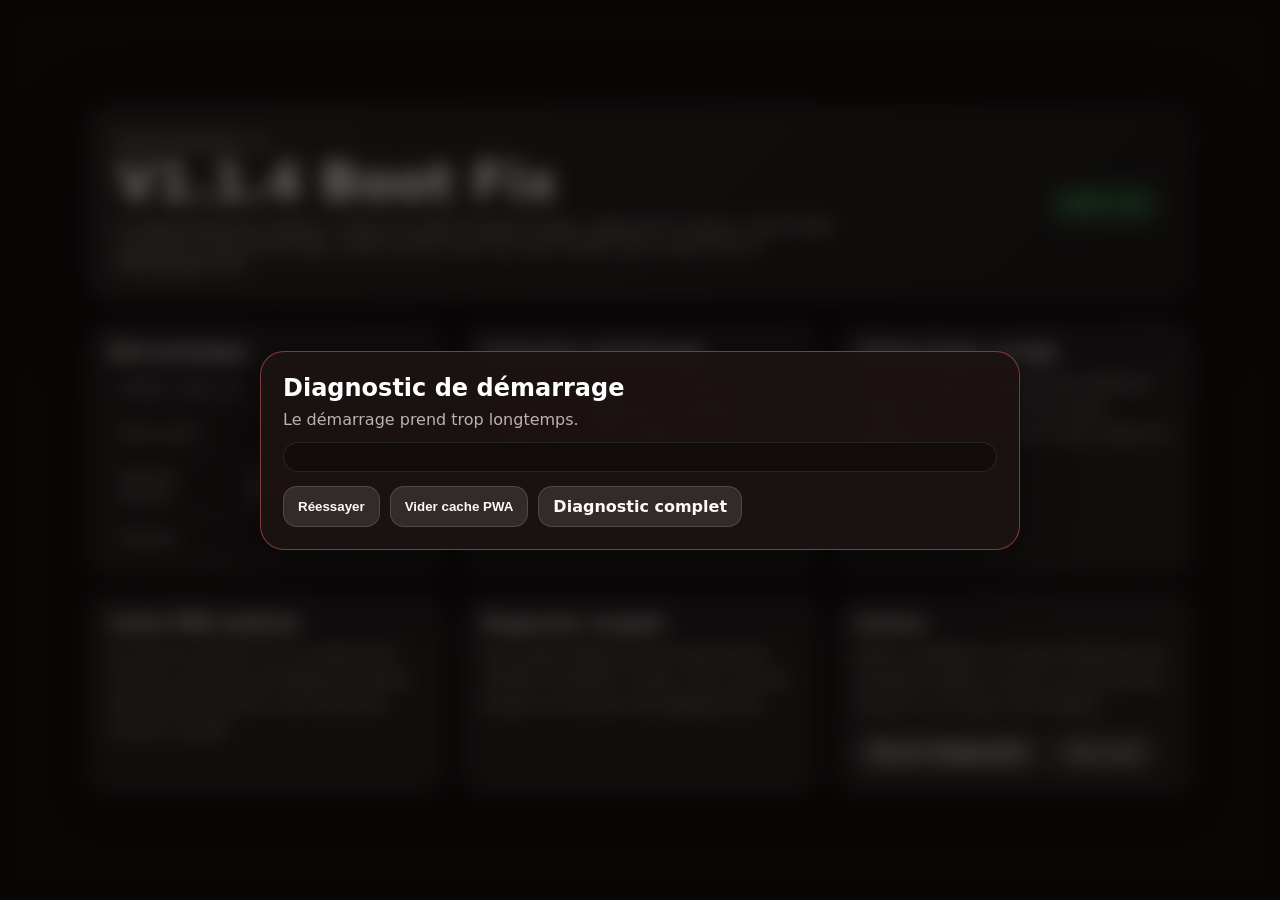
==== commit 6e30924e: "Add files via upload" ====
--- a/index.html
+++ b/index.html
@@ -1,132 +1,60 @@
 <!doctype html>
 <html lang="fr">
 <head>
-<meta charset="utf-8">
-<meta name="viewport" content="width=device-width,initial-scale=1">
-<meta name="theme-color" content="#160e0b">
-<title>WebStorming OS V1.1.3 Tournant Crucial</title>
-<link rel="stylesheet" href="assets/style.css">
+  <meta charset="utf-8" />
+  <meta name="viewport" content="width=device-width, initial-scale=1, viewport-fit=cover" />
+  <meta name="theme-color" content="#151010" />
+  <meta name="description" content="WebStorming OS V1.1.4 Boot Fix" />
+  <title>WebStorming OS V1.1.4 — Boot Fix</title>
+  <link rel="manifest" href="./manifest.webmanifest" />
+  <link rel="icon" href="./assets/icons/icon.svg" type="image/svg+xml" />
+  <link rel="stylesheet" href="./assets/css/app.css" data-ws-required="css" />
+  <script>
+    window.WEBSTORMING_OS_CONFIG = {
+      version: '1.1.4',
+      releaseName: 'Boot Fix',
+      expectedBase: '/webstorming-dev-vault/',
+      bootTimeoutMs: 8000,
+      bootHardTimeoutMs: 15000,
+      requiredAssets: [
+        './assets/css/app.css',
+        './assets/js/boot-guard.js',
+        './assets/js/app.js',
+        './manifest.webmanifest'
+      ]
+    };
+  </script>
+  <script defer src="./assets/js/boot-guard.js" data-ws-required="js"></script>
+  <script defer src="./assets/js/app.js" data-ws-required="js"></script>
 </head>
 <body>
-<div id="boot" class="boot">Initialisation de WebStorming OS V1.0…</div>
-<main id="app" class="wrap hidden">
-<header class="topbar">
-  <div>
-    <div class="kicker">WEBSTORMING OS · V1.1.3 TOURNANT CRUCIAL</div>
-    <h1>Ton système d’exploitation de production</h1>
-    <p class="subtitle">Projets, mémoire, GitHub, dépendances et mode travail dans un seul cockpit.</p>
-  </div>
-  <div class="clock"><span id="today"></span><b id="time"></b><small>Build WS113TC</small></div>
-</header>
+  <noscript>
+    <div class="ws-noscript">
+      <h1>JavaScript est désactivé</h1>
+      <p>WebStorming OS a besoin de JavaScript pour démarrer.</p>
+    </div>
+  </noscript>
 
-<nav class="tabs">
-  <button class="tab active" data-view="dashboard">Accueil</button>
-  <button class="tab" data-view="work">Mode travail</button>
-  <button class="tab" data-view="projects">Projets</button>
-  <button class="tab" data-view="ideas">Idées</button>
-  <button class="tab" data-view="map">Dépendances</button>
-  <button class="tab" data-view="roadmap">Roadmap</button>
-  <button class="tab" data-view="diagnostics">Diagnostic</button>
-</nav>
+  <main id="ws-root" class="ws-root" aria-live="polite">
+    <section id="ws-loader" class="ws-loader">
+      <div class="ws-pulse" aria-hidden="true"></div>
+      <h1>Initialisation de WebStorming OS v1.1.4...</h1>
+      <p id="ws-loader-status">Chargement du moteur PWA sécurisé.</p>
+      <div class="ws-progress" aria-hidden="true"><span></span></div>
+    </section>
+  </main>
 
-<section class="voice-console unified" aria-label="Assistant vocal WebStorming"><div class="voice-unified-head"><div><span class="eyebrow">Assistant central</span><h2>Parler à WebStorming</h2><p>Parle ou écris. À l’arrêt, le texte est traité automatiquement.</p></div></div>
-  <div class="voice-main">
-    <button id="voiceGlobal" class="voice-button" type="button" aria-pressed="false">
-      <span class="mic-icon">🎙</span>
-      <span id="voiceButtonLabel">Parler à WebStorming</span>
-    </button>
-    <div class="voice-state">
-      <strong id="voiceState">Micro en attente</strong>
-      <span id="voiceTranscript">La transcription apparaîtra ici.</span>
-    </div>
-  </div>
-  <div class="voice-actions">
-    <select id="voiceTarget" aria-label="Destination de la dictée">
-      <option value="auto">Détection automatique</option>
-      <option value="quickIdea">Nouvelle idée</option>
-      <option value="ideaText">Atelier des idées</option>
-      <option value="q">Recherche globale</option>
-      <option value="projectNoteText">Note du projet ouvert</option>
-    </select>
-    <label class="auto-toggle"><input id="voiceAutoSubmit" type="checkbox" checked><span>Envoyer automatiquement à l’arrêt</span></label>
-<button id="voiceInsert" class="primary compact" type="button" disabled>Insérer</button>
-<button id="voiceSaveIdea" class="link-btn" type="button" disabled>Idée</button>
-<button id="voiceExecute" class="link-btn" type="button" disabled>Commande</button>
-<button id="voiceCancel" class="link-btn" type="button" disabled>Annuler</button>
-  </div>
-  <p id="voiceHelp" class="voice-help">
-    Parle aussi longtemps que nécessaire, puis clique sur « Arrêter l’écoute ». Ensuite choisis : insérer, enregistrer comme idée ou exécuter comme commande.
-  </p>
-</section>
-
-
-<section id="dashboard" class="view active">
-  <section class="hero">
-    <div><div class="hero-label">Bonjour Bernard</div><h2>Ta centrale de production est prête.</h2><p id="loadMessage"></p></div>
-    <div class="hero-actions">
-      <div class="hero-status"><span class="pulse"></span><span id="sourceBadge"></span></div>
-      <button class="primary compact" data-view-jump="work">Commencer ma journée</button>
+  <section id="ws-boot-panel" class="ws-boot-panel" hidden>
+    <div class="ws-boot-card">
+      <h2>Diagnostic de démarrage</h2>
+      <p id="ws-boot-summary">Le démarrage prend trop longtemps.</p>
+      <pre id="ws-boot-log"></pre>
+      <div class="ws-actions">
+        <button type="button" id="ws-retry">Réessayer</button>
+        <button type="button" id="ws-clear-cache">Vider cache PWA</button>
+        <a href="./diagnose.html">Diagnostic complet</a>
+      </div>
     </div>
   </section>
-  <section class="stats">
-    <div class="stat"><span>Projets</span><b id="count">0</b><small>suivis</small></div>
-    <div class="stat"><span>Focus du jour</span><b id="focusCount">0</b><small>sélectionnés</small></div>
-    <div class="stat"><span>Dépendances</span><b id="dependencyCount">0</b><small>relations</small></div>
-    <div class="stat"><span>Avancement moyen</span><b id="avg">0%</b><small>global</small></div>
-  </section>
-  <section class="dashboard-grid">
-    <article class="panel wide"><div class="panel-head"><div><span class="eyebrow">Priorités</span><h3>À garder en tête</h3></div></div><div id="priorityList" class="priority-list"></div></article>
-    <article class="panel"><div class="panel-head"><div><span class="eyebrow">Mémoire</span><h3>Dernières idées capturées</h3></div><button class="link-btn" data-view-jump="ideas">Tout voir</button></div><div id="recentIdeas" class="idea-list compact-list"></div></article>
-    <article class="panel"><span class="eyebrow">Prochaine action</span><h3>Suggestion du cockpit</h3><div id="nextAction" class="next-action"></div></article>
-    <article class="panel wide"><span class="eyebrow">Cartographie</span><h3>Répartition des projets</h3><div id="categoryBars" class="bars"></div></article>
-  </section>
-</section>
-
-<section id="work" class="view">
-  <div class="section-title"><div><span class="eyebrow">Focus</span><h2>Mode travail</h2><p class="muted">Seulement les projets à traiter aujourd’hui.</p></div></div>
-  <div id="workGrid" class="work-grid"></div>
-</section>
-
-<section id="projects" class="view">
-  <div class="section-title"><div><span class="eyebrow">Catalogue</span><h2>Tous les projets</h2></div></div>
-  <div class="toolbar">
-    <div class="voice-search"><input id="q" class="search" placeholder="Recherche globale…"><button class="field-mic" type="button" data-voice-target="q" title="Recherche vocale">🎙</button></div>
-    <select id="cat" class="select"><option value="">Toutes catégories</option></select>
-    <select id="status" class="select"><option value="">Tous statuts</option></select>
-  </div>
-  <section id="cards" class="grid"></section>
-</section>
-
-<section id="ideas" class="view">
-  <div class="section-title"><div><span class="eyebrow">Mémoire vivante</span><h2>Atelier des idées</h2></div></div>
-  <section class="ideas-layout">
-    <article class="panel"><label>Idée</label><div class="voice-field"><textarea id="ideaText" placeholder="Écris ou dicte une idée…"></textarea><button class="field-mic" type="button" data-voice-target="ideaText" title="Dicter une idée">🎙</button></div><label>Projet</label><select id="ideaProject"><option value="Général">Général</option></select><label>Priorité</label><select id="ideaPriority"><option>Normale</option><option>Haute</option><option>Critique</option></select><button id="saveIdea" class="primary">Ajouter</button></article>
-    <article class="panel"><div class="panel-head"><div><span class="eyebrow">Archives</span><h3>Idées enregistrées</h3></div><div class="button-row"><button id="exportIdeas" class="link-btn">Exporter</button><button id="clearIdeas" class="danger-btn">Vider</button></div></div><div id="ideaList" class="idea-list"></div></article>
-  </section>
-</section>
-
-<section id="map" class="view">
-  <div class="section-title"><div><span class="eyebrow">Architecture</span><h2>Dépendances entre projets</h2></div></div>
-  <section class="panel"><div id="dependencyMap" class="dependency-map"></div></section>
-</section>
-
-<section id="roadmap" class="view">
-  <div class="section-title"><div><span class="eyebrow">Pilotage</span><h2>Roadmap globale</h2></div></div>
-  <div class="roadmap-board"><section><h3>Maintenant</h3><div id="roadNow" class="road-col"></div></section><section><h3>Ensuite</h3><div id="roadNext" class="road-col"></div></section><section><h3>Plus tard</h3><div id="roadLater" class="road-col"></div></section></div>
-</section>
-
-<section id="diagnostics" class="view">
-  <div class="section-title"><div><span class="eyebrow">Résilience</span><h2>Diagnostic système</h2></div></div>
-  <article class="panel"><div id="diagList" class="diag-list"></div><button id="reloadData" class="primary">Recharger</button></article>
-</section>
-
-<dialog id="projectDialog">
-  <button class="dialog-close">×</button>
-  <div id="dialogContent"></div>
-</dialog>
-
-</main>
-<script src="assets/projects-fallback.js"></script>
-<script src="assets/app.js"></script>
 </body>
-</html>+</html>
--- a/assets/css/app.css
+++ b/assets/css/app.css
@@ -0,0 +1,75 @@
+:root {
+  color-scheme: dark;
+  --ws-bg: #160f0e;
+  --ws-bg-2: #211615;
+  --ws-card: rgba(255,255,255,.075);
+  --ws-card-strong: rgba(255,255,255,.11);
+  --ws-text: #fff8f3;
+  --ws-muted: rgba(255,248,243,.7);
+  --ws-border: rgba(255,255,255,.14);
+  --ws-accent: #d6a568;
+  --ws-ok: #52d273;
+  --ws-warn: #ffbe55;
+  --ws-bad: #ff6b6b;
+  --ws-shadow: 0 24px 80px rgba(0,0,0,.45);
+  font-family: Inter, ui-sans-serif, system-ui, -apple-system, BlinkMacSystemFont, "Segoe UI", sans-serif;
+}
+* { box-sizing: border-box; }
+html, body { min-height: 100%; margin: 0; background: var(--ws-bg); color: var(--ws-text); }
+body::before {
+  content: "";
+  position: fixed; inset: 0;
+  background:
+    radial-gradient(circle at 18% 22%, rgba(214,165,104,.16), transparent 32%),
+    radial-gradient(circle at 82% 10%, rgba(255,255,255,.07), transparent 24%),
+    linear-gradient(135deg, #130d0c 0%, #241514 56%, #0c0b0b 100%);
+  z-index: -2;
+}
+body::after {
+  content: "";
+  position: fixed; inset: 0;
+  background-image:
+    linear-gradient(rgba(255,255,255,.035) 1px, transparent 1px),
+    linear-gradient(90deg, rgba(255,255,255,.035) 1px, transparent 1px);
+  background-size: 48px 48px;
+  mask-image: linear-gradient(120deg, rgba(0,0,0,.45), rgba(0,0,0,.08));
+  z-index: -1;
+}
+.ws-root { min-height: 100vh; display: grid; place-items: center; padding: 22px; }
+.ws-loader { text-align: center; width: min(620px, 92vw); }
+.ws-pulse {
+  width: 84px; height: 84px; margin: 0 auto 28px; border-radius: 50%;
+  border: 3px solid rgba(255,255,255,.78);
+  box-shadow: 0 0 0 12px rgba(255,255,255,.05), 0 0 55px rgba(214,165,104,.28);
+  position: relative; animation: pulse 1.45s ease-in-out infinite;
+}
+.ws-pulse::before { content: "W"; position: absolute; inset: 0; display: grid; place-items: center; font-size: 42px; font-weight: 900; letter-spacing: -5px; color: #fff; }
+.ws-loader h1 { font-size: clamp(1rem, 2vw, 1.35rem); margin: 0 0 10px; }
+.ws-loader p { color: var(--ws-muted); margin: 0 0 22px; }
+.ws-progress { width: 100%; height: 8px; border-radius: 20px; background: rgba(255,255,255,.08); overflow: hidden; }
+.ws-progress span { display: block; width: 38%; height: 100%; border-radius: inherit; background: linear-gradient(90deg, rgba(214,165,104,.2), var(--ws-accent)); animation: slide 1.2s ease-in-out infinite; }
+@keyframes pulse { 0%,100%{ transform: scale(.98); opacity:.88;} 50%{ transform: scale(1.04); opacity:1;} }
+@keyframes slide { 0%{ transform: translateX(-110%);} 100%{ transform: translateX(280%);} }
+.ws-app { width: min(1160px, 100%); padding: 28px; }
+.ws-hero { display: flex; align-items: center; justify-content: space-between; gap: 18px; flex-wrap: wrap; padding: 28px; border: 1px solid var(--ws-border); background: linear-gradient(135deg, rgba(255,255,255,.1), rgba(255,255,255,.045)); border-radius: 28px; box-shadow: var(--ws-shadow); }
+.ws-kicker { color: var(--ws-accent); text-transform: uppercase; font-weight: 800; letter-spacing: .12em; font-size: .78rem; }
+.ws-hero h1 { margin: 8px 0 10px; font-size: clamp(1.6rem, 4vw, 3.2rem); line-height: .95; }
+.ws-hero p { margin: 0; max-width: 720px; color: var(--ws-muted); font-size: 1.02rem; }
+.ws-badge { padding: 12px 16px; border-radius: 999px; border: 1px solid rgba(82,210,115,.45); background: rgba(82,210,115,.11); color: var(--ws-ok); font-weight: 800; white-space: nowrap; }
+.ws-grid { display: grid; grid-template-columns: repeat(3, minmax(0, 1fr)); gap: 16px; margin-top: 18px; }
+.ws-card { padding: 20px; min-height: 150px; border-radius: 22px; border: 1px solid var(--ws-border); background: var(--ws-card); box-shadow: 0 14px 40px rgba(0,0,0,.22); }
+.ws-card h3 { margin: 0 0 10px; font-size: 1.05rem; }
+.ws-card p { margin: 0; color: var(--ws-muted); line-height: 1.55; }
+.ws-status-list { list-style: none; margin: 0; padding: 0; display: grid; gap: 8px; }
+.ws-status-list li { display: flex; align-items: center; justify-content: space-between; gap: 12px; padding: 8px 10px; border-radius: 14px; background: rgba(0,0,0,.16); color: var(--ws-muted); }
+.ws-dot { width: 10px; height: 10px; border-radius: 50%; background: var(--ws-ok); box-shadow: 0 0 0 5px rgba(82,210,115,.1); }
+.ws-actions { display: flex; gap: 10px; flex-wrap: wrap; margin-top: 14px; }
+button, .ws-actions a { appearance: none; border: 1px solid var(--ws-border); border-radius: 14px; padding: 10px 14px; background: var(--ws-card-strong); color: var(--ws-text); font-weight: 800; text-decoration: none; cursor: pointer; }
+button:hover, .ws-actions a:hover { border-color: rgba(214,165,104,.6); }
+.ws-boot-panel { position: fixed; inset: 0; display: grid; place-items: center; padding: 18px; background: rgba(0,0,0,.58); backdrop-filter: blur(10px); z-index: 50; }
+.ws-boot-card { width: min(760px, 96vw); border-radius: 24px; padding: 22px; border: 1px solid rgba(255,107,107,.45); background: rgba(28,18,18,.96); box-shadow: var(--ws-shadow); }
+.ws-boot-card h2 { margin: 0 0 8px; color: #fff; }
+.ws-boot-card p { margin: 0 0 12px; color: var(--ws-muted); }
+.ws-boot-card pre { max-height: 300px; overflow: auto; white-space: pre-wrap; background: rgba(0,0,0,.28); padding: 14px; border-radius: 16px; border: 1px solid rgba(255,255,255,.1); color: #ffe7e7; }
+.ws-noscript { padding: 24px; margin: 24px; border-radius: 18px; background: #3b1616; color: #fff; }
+@media (max-width: 860px) { .ws-grid { grid-template-columns: 1fr; } .ws-hero { padding: 20px; } .ws-app { padding: 10px; } }
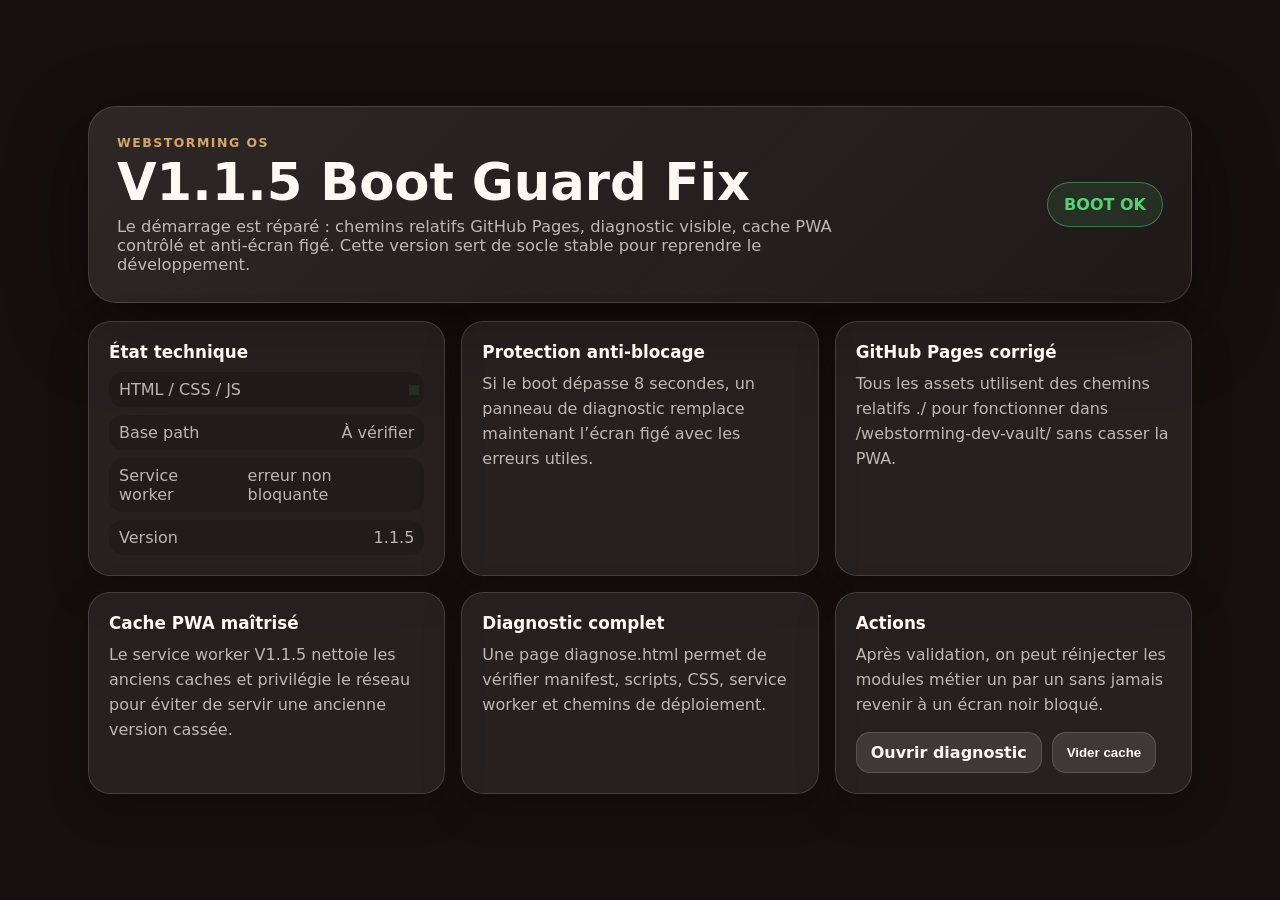
==== commit 3641954c: "Add files via upload" ====
--- a/index.html
+++ b/index.html
@@ -4,18 +4,18 @@
   <meta charset="utf-8" />
   <meta name="viewport" content="width=device-width, initial-scale=1, viewport-fit=cover" />
   <meta name="theme-color" content="#151010" />
-  <meta name="description" content="WebStorming OS V1.1.4 Boot Fix" />
-  <title>WebStorming OS V1.1.4 — Boot Fix</title>
+  <meta name="description" content="WebStorming OS V1.1.5 Boot Guard Fix" />
+  <title>WebStorming OS V1.1.5 — Boot Guard Fix</title>
   <link rel="manifest" href="./manifest.webmanifest" />
   <link rel="icon" href="./assets/icons/icon.svg" type="image/svg+xml" />
   <link rel="stylesheet" href="./assets/css/app.css" data-ws-required="css" />
   <script>
     window.WEBSTORMING_OS_CONFIG = {
-      version: '1.1.4',
-      releaseName: 'Boot Fix',
+      version: '1.1.5',
+      releaseName: 'Boot Guard Fix',
       expectedBase: '/webstorming-dev-vault/',
-      bootTimeoutMs: 8000,
-      bootHardTimeoutMs: 15000,
+      bootTimeoutMs: 12000,
+      bootHardTimeoutMs: 30000,
       requiredAssets: [
         './assets/css/app.css',
         './assets/js/boot-guard.js',
@@ -38,13 +38,13 @@
   <main id="ws-root" class="ws-root" aria-live="polite">
     <section id="ws-loader" class="ws-loader">
       <div class="ws-pulse" aria-hidden="true"></div>
-      <h1>Initialisation de WebStorming OS v1.1.4...</h1>
+      <h1>Initialisation de WebStorming OS v1.1.5...</h1>
       <p id="ws-loader-status">Chargement du moteur PWA sécurisé.</p>
       <div class="ws-progress" aria-hidden="true"><span></span></div>
     </section>
   </main>
 
-  <section id="ws-boot-panel" class="ws-boot-panel" hidden>
+  <section id="ws-boot-panel" class="ws-boot-panel is-hidden" hidden style="display:none">
     <div class="ws-boot-card">
       <h2>Diagnostic de démarrage</h2>
       <p id="ws-boot-summary">Le démarrage prend trop longtemps.</p>
--- a/assets/css/app.css
+++ b/assets/css/app.css
@@ -73,3 +73,13 @@
 .ws-boot-card pre { max-height: 300px; overflow: auto; white-space: pre-wrap; background: rgba(0,0,0,.28); padding: 14px; border-radius: 16px; border: 1px solid rgba(255,255,255,.1); color: #ffe7e7; }
 .ws-noscript { padding: 24px; margin: 24px; border-radius: 18px; background: #3b1616; color: #fff; }
 @media (max-width: 860px) { .ws-grid { grid-template-columns: 1fr; } .ws-hero { padding: 20px; } .ws-app { padding: 10px; } }
+
+/* V1.1.5 — correctif critique : le CSS ne doit jamais annuler l'attribut hidden. */
+[hidden],
+.ws-boot-panel[hidden],
+.ws-boot-panel.is-hidden {
+  display: none !important;
+}
+.ws-boot-panel.is-visible {
+  display: grid !important;
+}
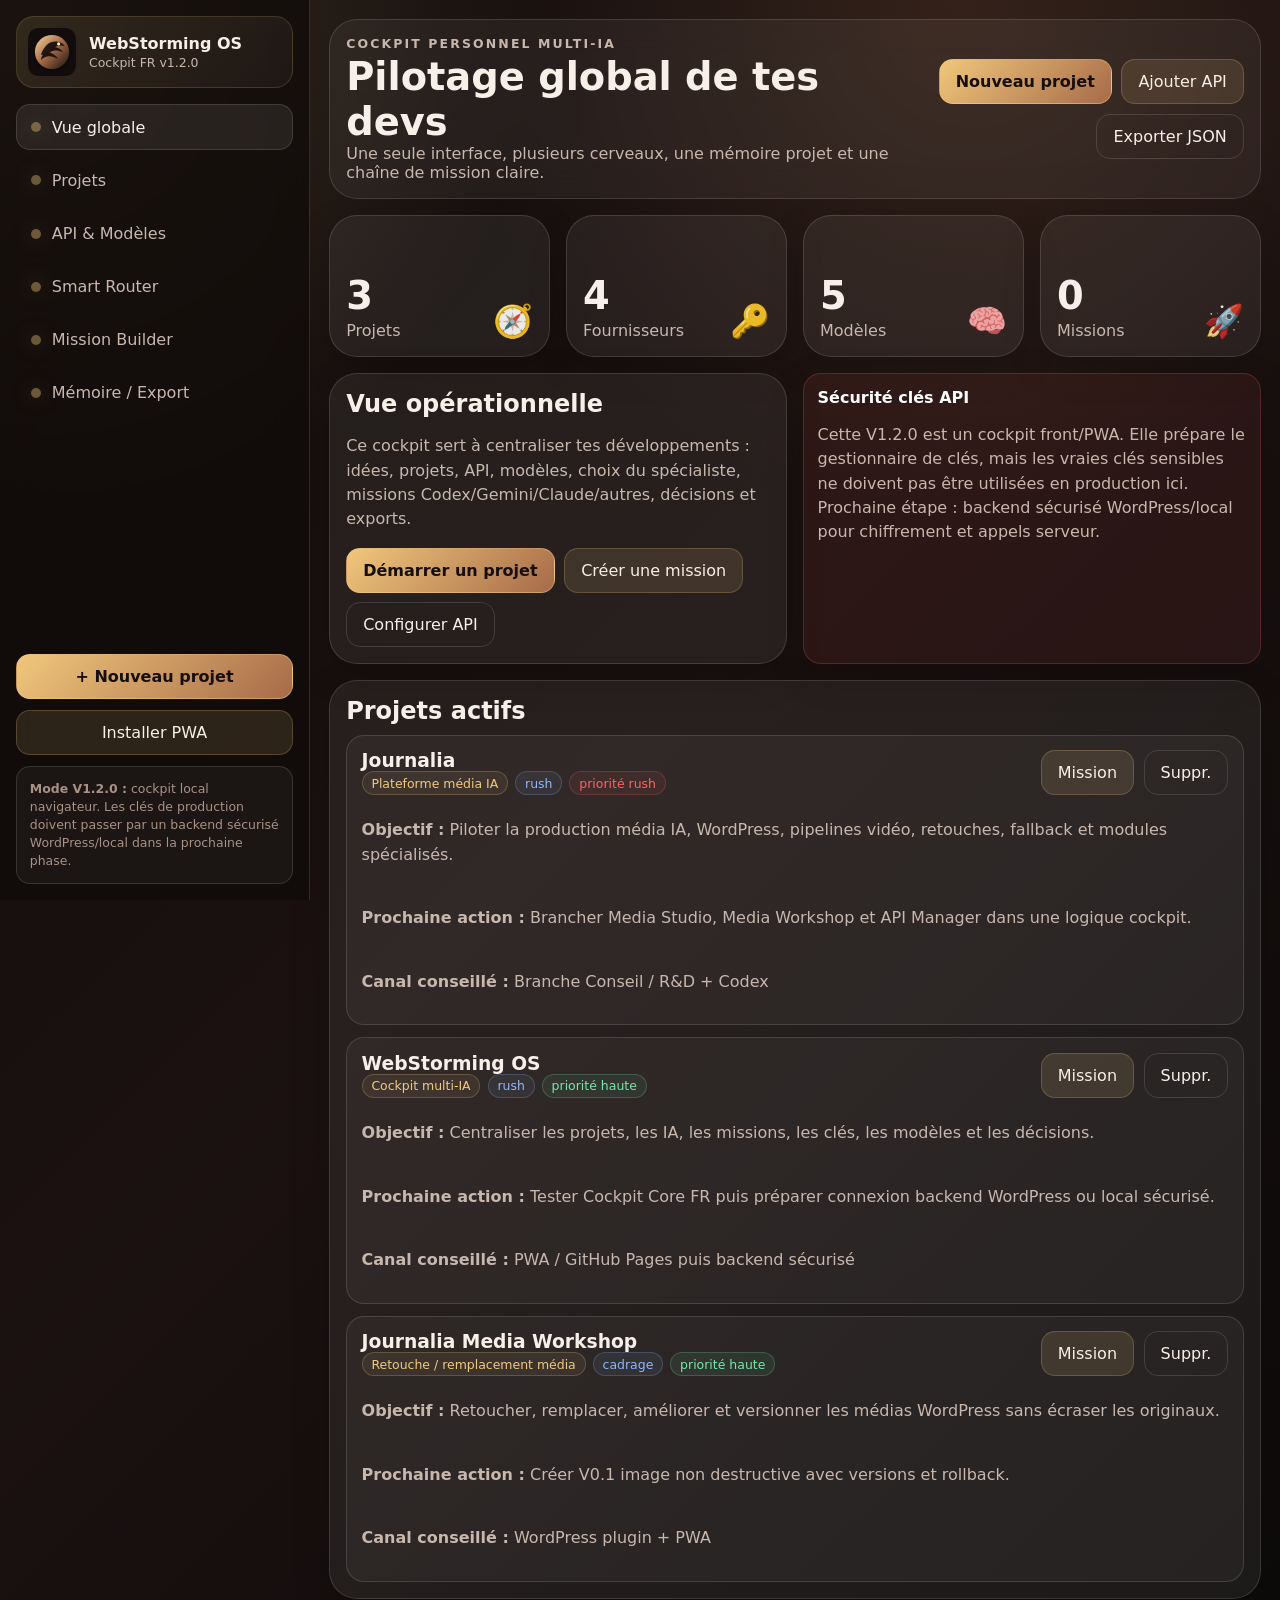
==== commit 7b4610ee: "Add files via upload" ====
--- a/index.html
+++ b/index.html
@@ -3,19 +3,19 @@
 <head>
   <meta charset="utf-8" />
   <meta name="viewport" content="width=device-width, initial-scale=1, viewport-fit=cover" />
-  <meta name="theme-color" content="#151010" />
-  <meta name="description" content="WebStorming OS V1.1.5 Boot Guard Fix" />
-  <title>WebStorming OS V1.1.5 — Boot Guard Fix</title>
+  <meta name="theme-color" content="#15100f" />
+  <meta name="description" content="WebStorming OS V1.2.0 — Cockpit FR de pilotage global développement multi-IA" />
+  <title>WebStorming OS V1.2.0 — Cockpit FR</title>
   <link rel="manifest" href="./manifest.webmanifest" />
   <link rel="icon" href="./assets/icons/icon.svg" type="image/svg+xml" />
-  <link rel="stylesheet" href="./assets/css/app.css" data-ws-required="css" />
+  <link rel="stylesheet" href="./assets/css/app.css" />
   <script>
     window.WEBSTORMING_OS_CONFIG = {
-      version: '1.1.5',
-      releaseName: 'Boot Guard Fix',
+      version: '1.2.0',
+      releaseName: 'Cockpit Core FR',
       expectedBase: '/webstorming-dev-vault/',
-      bootTimeoutMs: 12000,
-      bootHardTimeoutMs: 30000,
+      bootTimeoutMs: 9000,
+      hardBootTimeoutMs: 25000,
       requiredAssets: [
         './assets/css/app.css',
         './assets/js/boot-guard.js',
@@ -24,35 +24,37 @@
       ]
     };
   </script>
-  <script defer src="./assets/js/boot-guard.js" data-ws-required="js"></script>
-  <script defer src="./assets/js/app.js" data-ws-required="js"></script>
+  <script defer src="./assets/js/boot-guard.js"></script>
+  <script defer src="./assets/js/app.js"></script>
 </head>
 <body>
   <noscript>
-    <div class="ws-noscript">
+    <div class="noscript-panel">
       <h1>JavaScript est désactivé</h1>
-      <p>WebStorming OS a besoin de JavaScript pour démarrer.</p>
+      <p>WebStorming OS a besoin de JavaScript pour fonctionner.</p>
     </div>
   </noscript>
 
-  <main id="ws-root" class="ws-root" aria-live="polite">
-    <section id="ws-loader" class="ws-loader">
-      <div class="ws-pulse" aria-hidden="true"></div>
-      <h1>Initialisation de WebStorming OS v1.1.5...</h1>
-      <p id="ws-loader-status">Chargement du moteur PWA sécurisé.</p>
-      <div class="ws-progress" aria-hidden="true"><span></span></div>
+  <main id="ws-root" class="app-shell" aria-live="polite">
+    <section id="ws-loader" class="boot-screen">
+      <div class="orb" aria-hidden="true"></div>
+      <p class="eyebrow">WebStorming OS</p>
+      <h1>Initialisation du Cockpit FR v1.2.0...</h1>
+      <p id="ws-loader-status">Chargement du moteur de pilotage global.</p>
+      <div class="progress"><span></span></div>
     </section>
   </main>
 
-  <section id="ws-boot-panel" class="ws-boot-panel is-hidden" hidden style="display:none">
-    <div class="ws-boot-card">
-      <h2>Diagnostic de démarrage</h2>
-      <p id="ws-boot-summary">Le démarrage prend trop longtemps.</p>
+  <section id="ws-boot-panel" class="boot-panel is-hidden" hidden style="display:none">
+    <div class="boot-card">
+      <p class="eyebrow">Diagnostic</p>
+      <h2>Démarrage incomplet</h2>
+      <p id="ws-boot-summary">Le cockpit n’a pas terminé son initialisation.</p>
       <pre id="ws-boot-log"></pre>
-      <div class="ws-actions">
+      <div class="button-row">
         <button type="button" id="ws-retry">Réessayer</button>
         <button type="button" id="ws-clear-cache">Vider cache PWA</button>
-        <a href="./diagnose.html">Diagnostic complet</a>
+        <a class="button ghost" href="./diagnose.html">Diagnostic complet</a>
       </div>
     </div>
   </section>
--- a/assets/css/app.css
+++ b/assets/css/app.css
@@ -1,85 +1,392 @@
 :root {
+  --bg: #120d0c;
+  --bg-2: #1b1412;
+  --panel: rgba(255, 255, 255, .065);
+  --panel-2: rgba(255, 255, 255, .095);
+  --line: rgba(255, 255, 255, .13);
+  --text: #f8efe8;
+  --muted: #c8b7ad;
+  --soft: #a99285;
+  --gold: #f1c980;
+  --gold-2: #bf8758;
+  --red: #ff6262;
+  --green: #6feba8;
+  --blue: #8db8ff;
+  --shadow: 0 24px 70px rgba(0,0,0,.36);
+  --radius-xl: 28px;
+  --radius-lg: 20px;
+  --radius-md: 14px;
+  --max: 1480px;
+  --sidebar: 310px;
   color-scheme: dark;
-  --ws-bg: #160f0e;
-  --ws-bg-2: #211615;
-  --ws-card: rgba(255,255,255,.075);
-  --ws-card-strong: rgba(255,255,255,.11);
-  --ws-text: #fff8f3;
-  --ws-muted: rgba(255,248,243,.7);
-  --ws-border: rgba(255,255,255,.14);
-  --ws-accent: #d6a568;
-  --ws-ok: #52d273;
-  --ws-warn: #ffbe55;
-  --ws-bad: #ff6b6b;
-  --ws-shadow: 0 24px 80px rgba(0,0,0,.45);
+}
+
+* { box-sizing: border-box; }
+html, body { min-height: 100%; }
+body {
+  margin: 0;
   font-family: Inter, ui-sans-serif, system-ui, -apple-system, BlinkMacSystemFont, "Segoe UI", sans-serif;
-}
-* { box-sizing: border-box; }
-html, body { min-height: 100%; margin: 0; background: var(--ws-bg); color: var(--ws-text); }
-body::before {
+  background:
+    radial-gradient(circle at top left, rgba(241, 201, 128, .18), transparent 34rem),
+    radial-gradient(circle at 75% 0%, rgba(166, 106, 70, .2), transparent 32rem),
+    linear-gradient(135deg, #120d0c 0%, #1a1110 48%, #0d0a0a 100%);
+  color: var(--text);
+}
+
+a { color: inherit; }
+button, input, select, textarea { font: inherit; }
+button { cursor: pointer; }
+
+.app-shell { min-height: 100vh; }
+.noscript-panel, .boot-screen {
+  min-height: 100vh;
+  display: grid;
+  place-items: center;
+  text-align: center;
+  padding: 2rem;
+}
+.boot-screen { align-content: center; gap: .7rem; }
+.orb {
+  width: 124px;
+  height: 124px;
+  border-radius: 999px;
+  background: linear-gradient(135deg, #f7dfad, #b5794e 45%, #291714 100%);
+  box-shadow: 0 0 0 22px rgba(241,201,128,.06), 0 0 80px rgba(241,201,128,.28);
+  position: relative;
+  animation: float 2.8s ease-in-out infinite;
+}
+.orb:after {
   content: "";
-  position: fixed; inset: 0;
-  background:
-    radial-gradient(circle at 18% 22%, rgba(214,165,104,.16), transparent 32%),
-    radial-gradient(circle at 82% 10%, rgba(255,255,255,.07), transparent 24%),
-    linear-gradient(135deg, #130d0c 0%, #241514 56%, #0c0b0b 100%);
-  z-index: -2;
-}
-body::after {
-  content: "";
-  position: fixed; inset: 0;
-  background-image:
-    linear-gradient(rgba(255,255,255,.035) 1px, transparent 1px),
-    linear-gradient(90deg, rgba(255,255,255,.035) 1px, transparent 1px);
-  background-size: 48px 48px;
-  mask-image: linear-gradient(120deg, rgba(0,0,0,.45), rgba(0,0,0,.08));
-  z-index: -1;
-}
-.ws-root { min-height: 100vh; display: grid; place-items: center; padding: 22px; }
-.ws-loader { text-align: center; width: min(620px, 92vw); }
-.ws-pulse {
-  width: 84px; height: 84px; margin: 0 auto 28px; border-radius: 50%;
-  border: 3px solid rgba(255,255,255,.78);
-  box-shadow: 0 0 0 12px rgba(255,255,255,.05), 0 0 55px rgba(214,165,104,.28);
-  position: relative; animation: pulse 1.45s ease-in-out infinite;
-}
-.ws-pulse::before { content: "W"; position: absolute; inset: 0; display: grid; place-items: center; font-size: 42px; font-weight: 900; letter-spacing: -5px; color: #fff; }
-.ws-loader h1 { font-size: clamp(1rem, 2vw, 1.35rem); margin: 0 0 10px; }
-.ws-loader p { color: var(--ws-muted); margin: 0 0 22px; }
-.ws-progress { width: 100%; height: 8px; border-radius: 20px; background: rgba(255,255,255,.08); overflow: hidden; }
-.ws-progress span { display: block; width: 38%; height: 100%; border-radius: inherit; background: linear-gradient(90deg, rgba(214,165,104,.2), var(--ws-accent)); animation: slide 1.2s ease-in-out infinite; }
-@keyframes pulse { 0%,100%{ transform: scale(.98); opacity:.88;} 50%{ transform: scale(1.04); opacity:1;} }
-@keyframes slide { 0%{ transform: translateX(-110%);} 100%{ transform: translateX(280%);} }
-.ws-app { width: min(1160px, 100%); padding: 28px; }
-.ws-hero { display: flex; align-items: center; justify-content: space-between; gap: 18px; flex-wrap: wrap; padding: 28px; border: 1px solid var(--ws-border); background: linear-gradient(135deg, rgba(255,255,255,.1), rgba(255,255,255,.045)); border-radius: 28px; box-shadow: var(--ws-shadow); }
-.ws-kicker { color: var(--ws-accent); text-transform: uppercase; font-weight: 800; letter-spacing: .12em; font-size: .78rem; }
-.ws-hero h1 { margin: 8px 0 10px; font-size: clamp(1.6rem, 4vw, 3.2rem); line-height: .95; }
-.ws-hero p { margin: 0; max-width: 720px; color: var(--ws-muted); font-size: 1.02rem; }
-.ws-badge { padding: 12px 16px; border-radius: 999px; border: 1px solid rgba(82,210,115,.45); background: rgba(82,210,115,.11); color: var(--ws-ok); font-weight: 800; white-space: nowrap; }
-.ws-grid { display: grid; grid-template-columns: repeat(3, minmax(0, 1fr)); gap: 16px; margin-top: 18px; }
-.ws-card { padding: 20px; min-height: 150px; border-radius: 22px; border: 1px solid var(--ws-border); background: var(--ws-card); box-shadow: 0 14px 40px rgba(0,0,0,.22); }
-.ws-card h3 { margin: 0 0 10px; font-size: 1.05rem; }
-.ws-card p { margin: 0; color: var(--ws-muted); line-height: 1.55; }
-.ws-status-list { list-style: none; margin: 0; padding: 0; display: grid; gap: 8px; }
-.ws-status-list li { display: flex; align-items: center; justify-content: space-between; gap: 12px; padding: 8px 10px; border-radius: 14px; background: rgba(0,0,0,.16); color: var(--ws-muted); }
-.ws-dot { width: 10px; height: 10px; border-radius: 50%; background: var(--ws-ok); box-shadow: 0 0 0 5px rgba(82,210,115,.1); }
-.ws-actions { display: flex; gap: 10px; flex-wrap: wrap; margin-top: 14px; }
-button, .ws-actions a { appearance: none; border: 1px solid var(--ws-border); border-radius: 14px; padding: 10px 14px; background: var(--ws-card-strong); color: var(--ws-text); font-weight: 800; text-decoration: none; cursor: pointer; }
-button:hover, .ws-actions a:hover { border-color: rgba(214,165,104,.6); }
-.ws-boot-panel { position: fixed; inset: 0; display: grid; place-items: center; padding: 18px; background: rgba(0,0,0,.58); backdrop-filter: blur(10px); z-index: 50; }
-.ws-boot-card { width: min(760px, 96vw); border-radius: 24px; padding: 22px; border: 1px solid rgba(255,107,107,.45); background: rgba(28,18,18,.96); box-shadow: var(--ws-shadow); }
-.ws-boot-card h2 { margin: 0 0 8px; color: #fff; }
-.ws-boot-card p { margin: 0 0 12px; color: var(--ws-muted); }
-.ws-boot-card pre { max-height: 300px; overflow: auto; white-space: pre-wrap; background: rgba(0,0,0,.28); padding: 14px; border-radius: 16px; border: 1px solid rgba(255,255,255,.1); color: #ffe7e7; }
-.ws-noscript { padding: 24px; margin: 24px; border-radius: 18px; background: #3b1616; color: #fff; }
-@media (max-width: 860px) { .ws-grid { grid-template-columns: 1fr; } .ws-hero { padding: 20px; } .ws-app { padding: 10px; } }
-
-/* V1.1.5 — correctif critique : le CSS ne doit jamais annuler l'attribut hidden. */
-[hidden],
-.ws-boot-panel[hidden],
-.ws-boot-panel.is-hidden {
-  display: none !important;
-}
-.ws-boot-panel.is-visible {
-  display: grid !important;
-}
+  position: absolute;
+  inset: 28px 20px;
+  border-top: 8px solid rgba(20, 12, 11, .88);
+  border-radius: 60% 40% 35% 65%;
+  transform: rotate(-22deg);
+}
+.eyebrow {
+  margin: 0;
+  color: var(--gold);
+  font-size: .78rem;
+  text-transform: uppercase;
+  letter-spacing: .17em;
+  font-weight: 800;
+}
+.boot-screen h1 { margin: 0; font-size: clamp(1.9rem, 4vw, 3.5rem); }
+.boot-screen p { margin: 0; color: var(--muted); }
+.progress {
+  width: min(440px, 70vw);
+  height: 10px;
+  margin-top: 1.2rem;
+  border-radius: 999px;
+  background: rgba(255,255,255,.08);
+  overflow: hidden;
+  border: 1px solid rgba(255,255,255,.1);
+}
+.progress span {
+  display: block;
+  width: 42%;
+  height: 100%;
+  border-radius: inherit;
+  background: linear-gradient(90deg, transparent, var(--gold), var(--gold-2));
+  animation: load 1.35s ease-in-out infinite;
+}
+@keyframes load { 0% { transform: translateX(-110%); } 100% { transform: translateX(260%); } }
+@keyframes float { 0%, 100% { transform: translateY(0); } 50% { transform: translateY(-9px); } }
+
+.boot-panel {
+  position: fixed;
+  inset: 0;
+  z-index: 999;
+  display: grid;
+  place-items: center;
+  background: rgba(0,0,0,.72);
+  padding: 1rem;
+}
+.boot-panel.is-hidden { display: none !important; }
+.boot-card {
+  width: min(780px, 94vw);
+  padding: 1.4rem;
+  border: 1px solid var(--line);
+  border-radius: var(--radius-xl);
+  background: rgba(21,16,15,.94);
+  box-shadow: var(--shadow);
+}
+.boot-card pre {
+  white-space: pre-wrap;
+  max-height: 320px;
+  overflow: auto;
+  background: rgba(0,0,0,.32);
+  padding: 1rem;
+  border-radius: var(--radius-md);
+  border: 1px solid var(--line);
+}
+
+.ws-layout {
+  display: grid;
+  grid-template-columns: var(--sidebar) minmax(0, 1fr);
+  min-height: 100vh;
+}
+.sidebar {
+  position: sticky;
+  top: 0;
+  height: 100vh;
+  padding: 1rem;
+  border-right: 1px solid var(--line);
+  background: rgba(16,11,10,.76);
+  backdrop-filter: blur(18px);
+  display: flex;
+  flex-direction: column;
+  gap: 1rem;
+}
+.brand {
+  display: grid;
+  grid-template-columns: 48px 1fr;
+  gap: .8rem;
+  align-items: center;
+  padding: .7rem;
+  border-radius: 18px;
+  border: 1px solid rgba(241,201,128,.16);
+  background: linear-gradient(135deg, rgba(241,201,128,.12), rgba(255,255,255,.04));
+}
+.brand img { width: 48px; height: 48px; }
+.brand strong { display:block; font-size: 1rem; }
+.brand span { display:block; color: var(--muted); font-size: .78rem; margin-top: .15rem; }
+.nav { display: grid; gap: .45rem; }
+.nav button {
+  width: 100%;
+  text-align: left;
+  display: flex;
+  align-items: center;
+  gap: .7rem;
+  padding: .78rem .85rem;
+  border: 1px solid transparent;
+  border-radius: 14px;
+  background: transparent;
+  color: var(--muted);
+}
+.nav button:hover, .nav button.is-active {
+  background: rgba(255,255,255,.08);
+  border-color: rgba(255,255,255,.12);
+  color: var(--text);
+}
+.nav .dot {
+  width: 10px; height: 10px; border-radius: 50%;
+  background: rgba(241,201,128,.4);
+  box-shadow: 0 0 22px rgba(241,201,128,.25);
+}
+.sidebar-footer {
+  margin-top: auto;
+  display: grid;
+  gap: .7rem;
+}
+.tiny-note {
+  color: var(--soft);
+  font-size: .78rem;
+  line-height: 1.45;
+  padding: .8rem;
+  border-radius: 14px;
+  background: rgba(255,255,255,.045);
+  border: 1px solid var(--line);
+}
+.main {
+  padding: 1.2rem;
+  overflow: min(0, auto);
+}
+.topbar {
+  max-width: var(--max);
+  margin: 0 auto 1rem;
+  display: flex;
+  justify-content: space-between;
+  gap: 1rem;
+  align-items: center;
+  padding: 1rem;
+  border: 1px solid var(--line);
+  border-radius: var(--radius-xl);
+  background: rgba(255,255,255,.055);
+  backdrop-filter: blur(16px);
+}
+.topbar h1 { margin: .2rem 0 0; font-size: clamp(1.55rem, 3vw, 2.4rem); }
+.topbar p { margin: 0; color: var(--muted); }
+.top-actions { display:flex; gap:.6rem; flex-wrap: wrap; justify-content: flex-end; }
+
+.view { display: none; max-width: var(--max); margin: 0 auto; animation: reveal .18s ease-out; }
+.view.is-active { display: block; }
+@keyframes reveal { from { opacity: 0; transform: translateY(6px); } to { opacity: 1; transform: translateY(0); } }
+
+.grid { display: grid; gap: 1rem; }
+.grid.cols-2 { grid-template-columns: repeat(2, minmax(0, 1fr)); }
+.grid.cols-3 { grid-template-columns: repeat(3, minmax(0, 1fr)); }
+.grid.cols-4 { grid-template-columns: repeat(4, minmax(0, 1fr)); }
+.card {
+  border: 1px solid var(--line);
+  border-radius: var(--radius-xl);
+  background: rgba(255,255,255,.062);
+  box-shadow: 0 12px 38px rgba(0,0,0,.16);
+  padding: 1rem;
+}
+.card.soft { background: rgba(255,255,255,.042); }
+.card h2, .card h3 { margin: 0 0 .6rem; }
+.card p { color: var(--muted); line-height: 1.52; }
+.kpi {
+  display: flex; justify-content: space-between; gap: 1rem; align-items: flex-end;
+  min-height: 142px;
+}
+.kpi .value { font-size: 2.4rem; font-weight: 900; line-height: 1; }
+.kpi .label { color: var(--muted); margin-top:.35rem; }
+.kpi .icon { font-size: 2rem; opacity: .9; }
+
+.button, button.primary, button.secondary, button.danger, button.ghost {
+  border: 1px solid var(--line);
+  border-radius: 14px;
+  padding: .75rem 1rem;
+  color: var(--text);
+  background: rgba(255,255,255,.08);
+  text-decoration: none;
+  display: inline-flex;
+  gap: .5rem;
+  align-items: center;
+  justify-content: center;
+  min-height: 42px;
+}
+button.primary, .button.primary {
+  background: linear-gradient(135deg, #f0c77b, #a76b49);
+  border-color: rgba(241,201,128,.42);
+  color: #160e0c;
+  font-weight: 900;
+}
+button.secondary { background: rgba(241,201,128,.12); border-color: rgba(241,201,128,.22); }
+button.danger { background: rgba(255, 98, 98, .12); border-color: rgba(255, 98, 98, .24); }
+button.ghost, .button.ghost { background: transparent; }
+button:disabled { opacity: .55; cursor: not-allowed; }
+.button-row { display: flex; gap: .6rem; flex-wrap: wrap; align-items: center; }
+
+.form { display: grid; gap: .85rem; }
+.form.two { grid-template-columns: repeat(2, minmax(0, 1fr)); }
+.form.three { grid-template-columns: repeat(3, minmax(0, 1fr)); }
+.field { display: grid; gap: .35rem; }
+.field label { color: var(--muted); font-size: .86rem; font-weight: 700; }
+input, select, textarea {
+  width: 100%;
+  border: 1px solid rgba(255,255,255,.13);
+  border-radius: 14px;
+  background: rgba(0,0,0,.22);
+  color: var(--text);
+  padding: .78rem .9rem;
+  outline: none;
+}
+textarea { min-height: 112px; resize: vertical; }
+input:focus, select:focus, textarea:focus { border-color: rgba(241,201,128,.48); box-shadow: 0 0 0 4px rgba(241,201,128,.08); }
+
+.list { display: grid; gap: .75rem; }
+.item {
+  display: grid;
+  gap: .45rem;
+  padding: .9rem;
+  border: 1px solid var(--line);
+  border-radius: 18px;
+  background: rgba(255,255,255,.045);
+}
+.item-header { display: flex; justify-content: space-between; align-items: flex-start; gap: 1rem; }
+.item h3 { margin: 0; }
+.meta { display: flex; gap: .45rem; flex-wrap: wrap; color: var(--soft); font-size: .84rem; }
+.badge {
+  display:inline-flex;
+  align-items:center;
+  gap:.35rem;
+  border: 1px solid rgba(255,255,255,.12);
+  border-radius: 999px;
+  padding: .22rem .55rem;
+  color: var(--muted);
+  background: rgba(255,255,255,.05);
+  font-size: .78rem;
+  white-space: nowrap;
+}
+.badge.green { color: var(--green); border-color: rgba(111,235,168,.22); background: rgba(111,235,168,.08); }
+.badge.gold { color: var(--gold); border-color: rgba(241,201,128,.22); background: rgba(241,201,128,.08); }
+.badge.red { color: var(--red); border-color: rgba(255,98,98,.22); background: rgba(255,98,98,.08); }
+.badge.blue { color: var(--blue); border-color: rgba(141,184,255,.22); background: rgba(141,184,255,.08); }
+
+.table-wrap { overflow:auto; border: 1px solid var(--line); border-radius: var(--radius-lg); }
+table { width: 100%; border-collapse: collapse; min-width: 720px; }
+th, td { text-align:left; padding: .8rem; border-bottom: 1px solid var(--line); vertical-align: top; }
+th { color: var(--gold); font-size: .8rem; text-transform: uppercase; letter-spacing: .08em; background: rgba(255,255,255,.045); }
+tr:last-child td { border-bottom: 0; }
+
+.mission-output, .json-output {
+  white-space: pre-wrap;
+  background: rgba(0,0,0,.26);
+  border: 1px solid var(--line);
+  border-radius: var(--radius-lg);
+  padding: 1rem;
+  min-height: 220px;
+  line-height: 1.5;
+  overflow: auto;
+}
+
+.toast {
+  position: fixed;
+  right: 1rem;
+  bottom: 1rem;
+  z-index: 50;
+  max-width: 460px;
+  padding: .95rem 1rem;
+  border-radius: 18px;
+  border: 1px solid rgba(241,201,128,.25);
+  background: rgba(24,17,15,.94);
+  color: var(--text);
+  box-shadow: var(--shadow);
+  transform: translateY(130%);
+  opacity: 0;
+  transition: all .2s ease;
+}
+.toast.is-visible { transform: translateY(0); opacity: 1; }
+
+.modal {
+  position: fixed;
+  inset: 0;
+  z-index: 60;
+  background: rgba(0,0,0,.66);
+  display: none;
+  align-items: center;
+  justify-content: center;
+  padding: 1rem;
+}
+.modal.is-open { display: flex; }
+.modal-card {
+  width: min(860px, 95vw);
+  max-height: 92vh;
+  overflow: auto;
+  border-radius: var(--radius-xl);
+  border: 1px solid var(--line);
+  background: #181211;
+  box-shadow: var(--shadow);
+  padding: 1rem;
+}
+.modal-head { display:flex; justify-content: space-between; align-items:center; gap:1rem; margin-bottom: 1rem; }
+.modal-head h2 { margin: 0; }
+.close { width: 42px; height: 42px; padding:0; border-radius: 50%; }
+
+.security-box {
+  border: 1px solid rgba(255, 98, 98, .22);
+  border-radius: 18px;
+  background: rgba(255, 98, 98, .08);
+  padding: .85rem;
+  color: #ffd5d5;
+}
+.security-box strong { color: #fff; }
+
+@media (max-width: 1120px) {
+  .ws-layout { grid-template-columns: 1fr; }
+  .sidebar { position: static; height: auto; }
+  .nav { grid-template-columns: repeat(2, minmax(0,1fr)); }
+  .grid.cols-4, .grid.cols-3, .grid.cols-2 { grid-template-columns: 1fr; }
+}
+@media (max-width: 720px) {
+  .main { padding: .7rem; }
+  .topbar { flex-direction: column; align-items: flex-start; }
+  .top-actions { width: 100%; }
+  .top-actions > * { flex: 1 1 auto; }
+  .nav { grid-template-columns: 1fr; }
+  .form.two, .form.three { grid-template-columns: 1fr; }
+  .item-header { flex-direction: column; }
+}
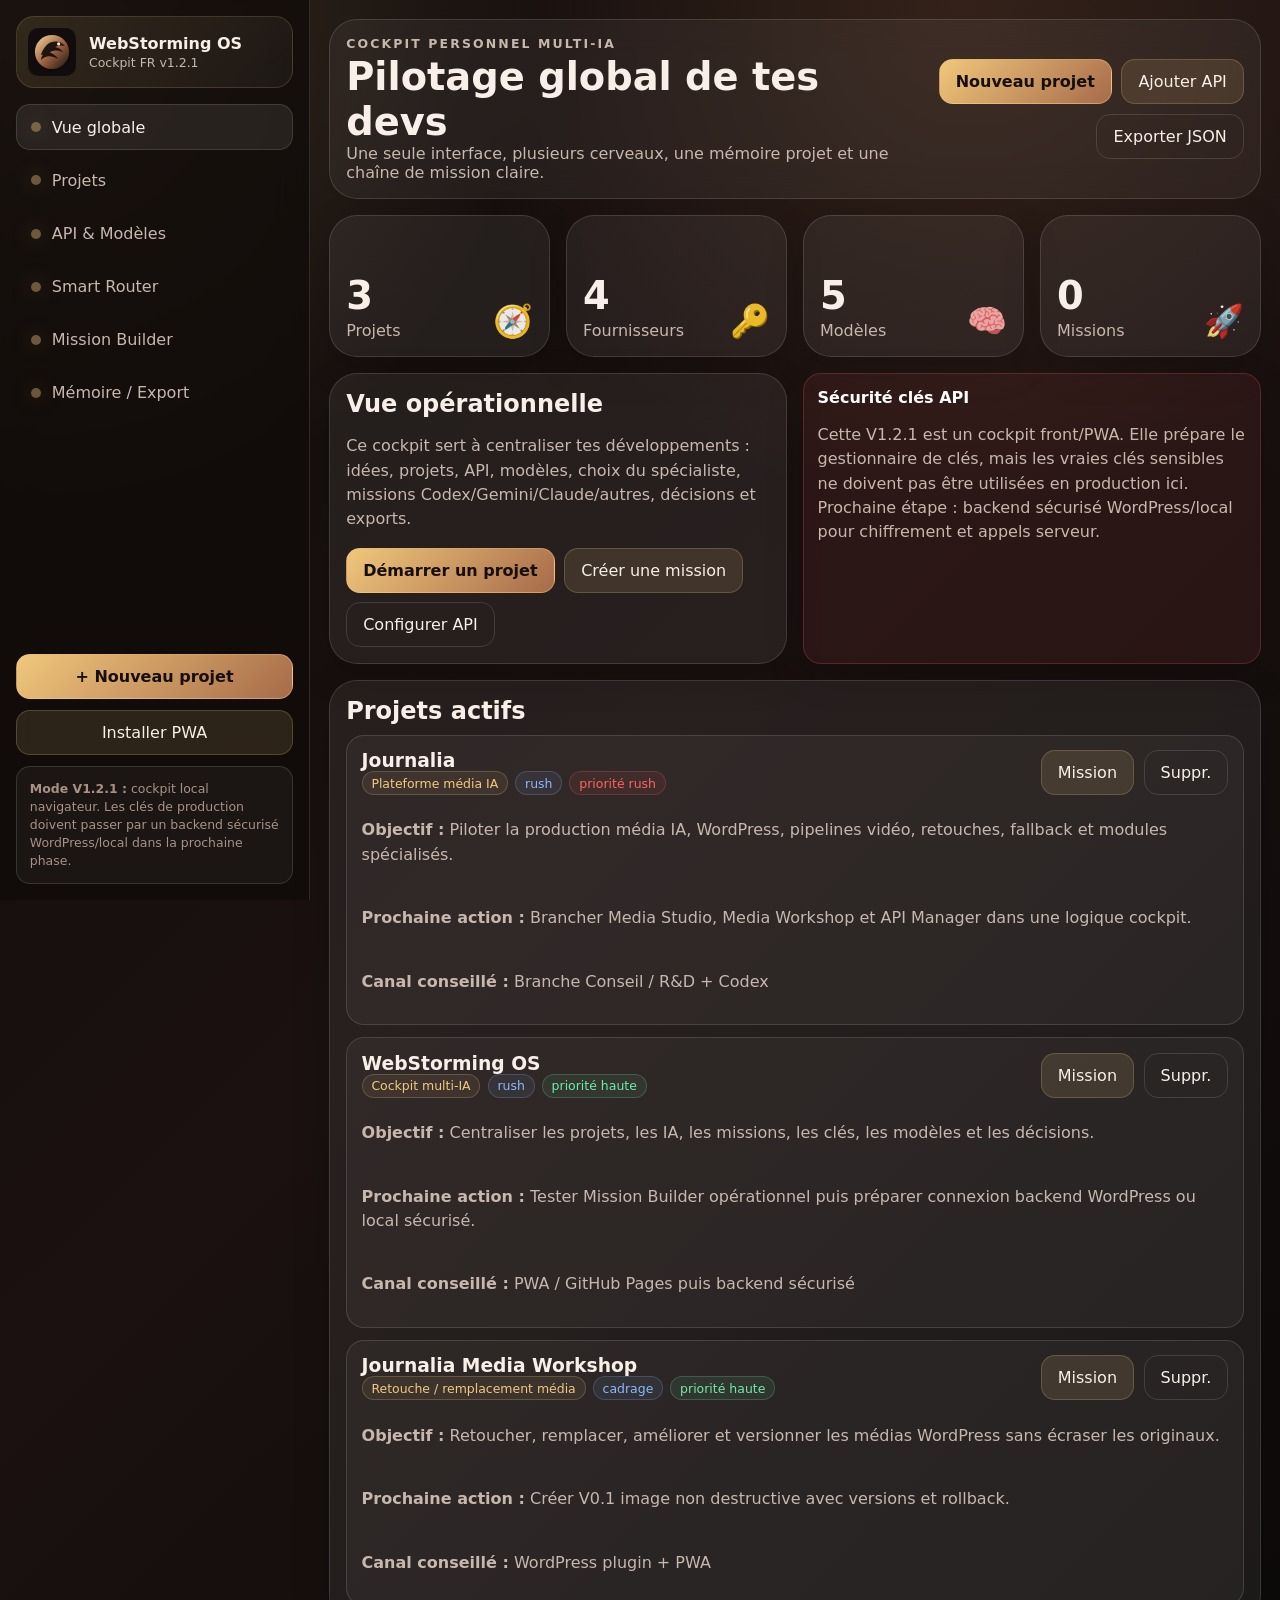
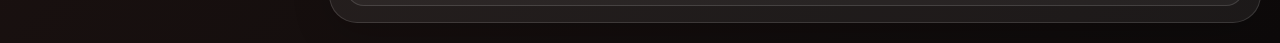
==== commit 62ae7982: "Add files via upload" ====
--- a/index.html
+++ b/index.html
@@ -4,15 +4,15 @@
   <meta charset="utf-8" />
   <meta name="viewport" content="width=device-width, initial-scale=1, viewport-fit=cover" />
   <meta name="theme-color" content="#15100f" />
-  <meta name="description" content="WebStorming OS V1.2.0 — Cockpit FR de pilotage global développement multi-IA" />
-  <title>WebStorming OS V1.2.0 — Cockpit FR</title>
+  <meta name="description" content="WebStorming OS V1.2.1 — Mission Builder de pilotage global développement multi-IA" />
+  <title>WebStorming OS V1.2.1 — Mission Builder</title>
   <link rel="manifest" href="./manifest.webmanifest" />
   <link rel="icon" href="./assets/icons/icon.svg" type="image/svg+xml" />
   <link rel="stylesheet" href="./assets/css/app.css" />
   <script>
     window.WEBSTORMING_OS_CONFIG = {
-      version: '1.2.0',
-      releaseName: 'Cockpit Core FR',
+      version: '1.2.1',
+      releaseName: 'Mission Builder opérationnel',
       expectedBase: '/webstorming-dev-vault/',
       bootTimeoutMs: 9000,
       hardBootTimeoutMs: 25000,
@@ -39,7 +39,7 @@
     <section id="ws-loader" class="boot-screen">
       <div class="orb" aria-hidden="true"></div>
       <p class="eyebrow">WebStorming OS</p>
-      <h1>Initialisation du Cockpit FR v1.2.0...</h1>
+      <h1>Initialisation du Mission Builder v1.2.1...</h1>
       <p id="ws-loader-status">Chargement du moteur de pilotage global.</p>
       <div class="progress"><span></span></div>
     </section>
--- a/assets/css/app.css
+++ b/assets/css/app.css
@@ -390,3 +390,57 @@
   .form.two, .form.three { grid-template-columns: 1fr; }
   .item-header { flex-direction: column; }
 }
+
+/* V1.2.1 — Mission Builder opérationnel */
+.template-grid {
+  display: grid;
+  grid-template-columns: repeat(auto-fit, minmax(155px, 1fr));
+  gap: .7rem;
+  margin: 1rem 0 1.1rem;
+}
+.template-card {
+  border: 1px solid rgba(241,201,128,.24);
+  border-radius: 16px;
+  background: linear-gradient(145deg, rgba(241,201,128,.12), rgba(255,255,255,.045));
+  color: var(--text);
+  padding: .85rem;
+  text-align: left;
+  min-height: 82px;
+  transition: transform .16s ease, border-color .16s ease, background .16s ease;
+}
+.template-card:hover {
+  transform: translateY(-2px);
+  border-color: rgba(241,201,128,.55);
+  background: linear-gradient(145deg, rgba(241,201,128,.18), rgba(255,255,255,.07));
+}
+.template-card strong { display:block; margin-bottom:.28rem; }
+.template-card span { display:block; color: var(--muted); font-size:.88rem; }
+.specialist-list { display: grid; gap: .7rem; margin-top: 1rem; }
+.specialist-row {
+  display: flex;
+  justify-content: space-between;
+  gap: 1rem;
+  align-items: flex-start;
+  padding: .85rem;
+  border: 1px solid rgba(255,255,255,.1);
+  border-radius: 16px;
+  background: rgba(255,255,255,.045);
+}
+.specialist-row p { margin: .25rem 0 0; color: var(--muted); font-size: .92rem; }
+.callout {
+  margin-top: 1rem;
+  padding: 1rem;
+  border-left: 3px solid var(--gold);
+  border-radius: 14px;
+  background: rgba(241,201,128,.1);
+  color: var(--muted);
+}
+.danger {
+  border-color: rgba(255, 98, 98, .45) !important;
+  color: #ffd7d7 !important;
+  background: rgba(255, 98, 98, .12) !important;
+}
+@media (max-width: 760px) {
+  .specialist-row { flex-direction: column; }
+  .template-grid { grid-template-columns: 1fr; }
+}
